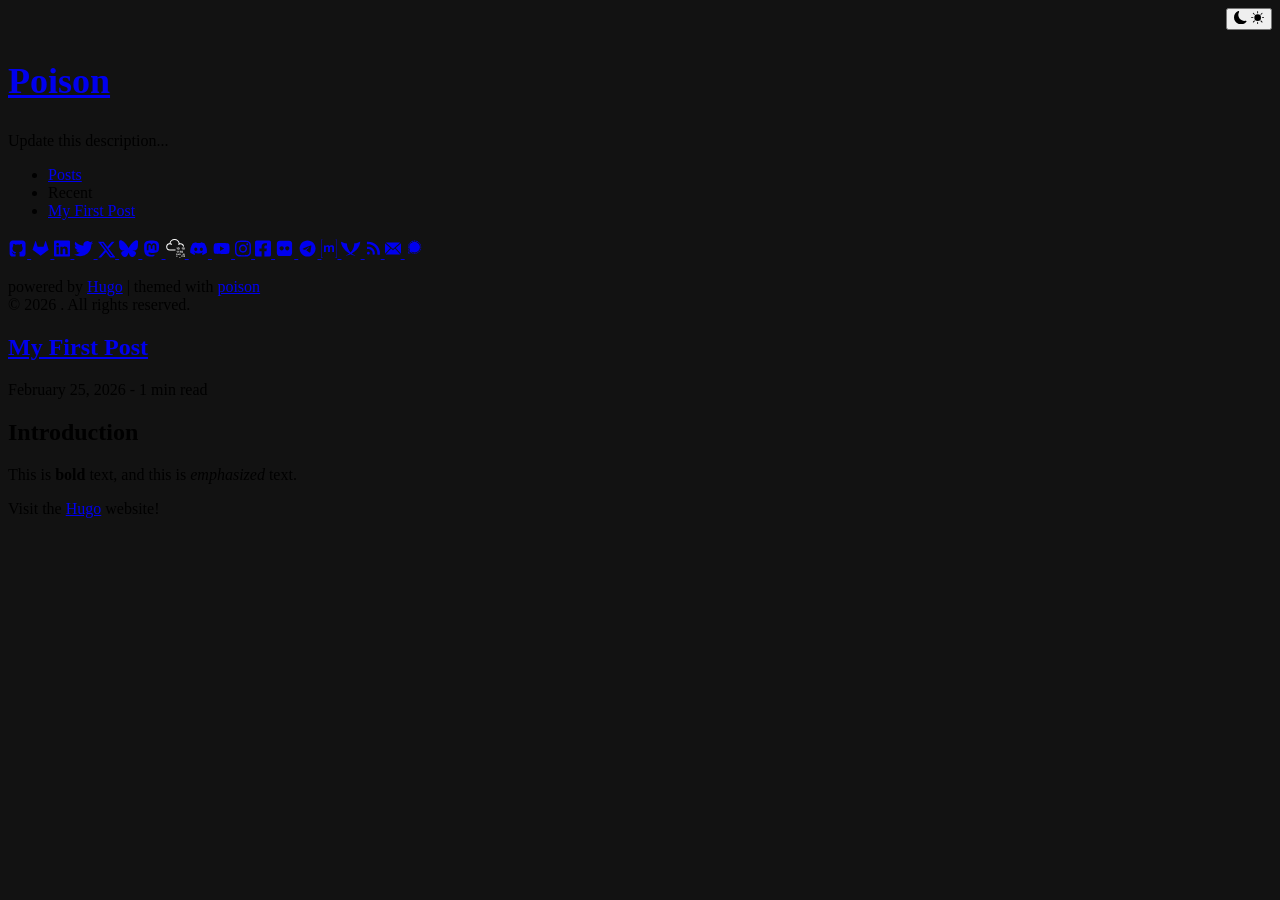
==== public/index.html @ 1ce3d9e7 "setup theme" ====
<!DOCTYPE html>
<html xmlns="http://www.w3.org/1999/xhtml" xml:lang="en-us" lang="en-us">
<head><script src="/livereload.js?mindelay=10&amp;v=2&amp;port=1313&amp;path=livereload" data-no-instant defer></script>
    










    







<script defer language="javascript" type="text/javascript" src="/js/bundle.min.d451ff92e80abc2a828eb9bb262e4db374bd4e954642f9245c54eec84bf690f3.js"></script>






    
    <meta http-equiv="content-type" content="text/html; charset=utf-8">

    
    <meta name="viewport" content="width=device-width, initial-scale=1.0">

    
    <link rel="icon" href=/favicon.png>

    
    





  
  






<!-- Open Graph image and Twitter Card metadata -->

<title itemprop="name">Poison</title>
<meta property="og:title" content=Poison />
<meta name="twitter:title" content=Poison />
<meta itemprop="name" content=Poison />
<meta name="application-name" content=Poison />
<meta property="og:site_name" content="" />


<meta name="description" content="Update this description..." />
<meta itemprop="description" content="Update this description..." />
<meta property="og:description" content="Update this description..." />
<meta name="twitter:description" content="Update this description..." />


<base href="//localhost:1313/" />
<link rel="canonical" href="//localhost:1313/" itemprop="url" />
<meta name="url" content="//localhost:1313/" />
<meta name="twitter:url" content="//localhost:1313/" />
<meta property="og:url" content="//localhost:1313/" />


<meta property="og:updated_time" content="2026-02-25T22:51:58-08:00" />


<link rel="sitemap" type="application/xml" title="Sitemap" href='//localhost:1313/sitemap.xml' />
<link href="//localhost:1313/index.xml" rel="alternate" type="application/rss+xml" title="" />

<meta name="robots" content="index,follow" />
<meta name="googlebot" content="index,follow" />



  
    <meta name="twitter:site" content="@" />
    <meta name="twitter:creator" content="@" />

<meta property="fb:admins" content="" />


<meta name="apple-mobile-web-app-title" content="" />
<meta name="apple-mobile-web-app-capable" content="yes" />
<meta name="apple-mobile-web-app-status-bar-style" content="black" />






<meta name="generator" content="Hugo 0.157.0">


    
    

<link type="text/css" rel="stylesheet" href="/css/bundle.min.607435cac0c3b4b44373c5634a7dd4f3b5b8f756061890d922e60e385c6d551f.css">


    
    <style>
    body {
        --sidebar-bg-color: #202020;
        --sidebar-img-border-color: #515151;
        --sidebar-p-color: #909090;
        --sidebar-h1-color: #FFF;
        --sidebar-a-color: #FFF;
        --sidebar-socials-color: #FFF;
        --text-color: #222;
        --bkg-color: #FAF9F6;
        --post-title-color: #303030;
        --list-color: #5A5A5A;
        --link-color: #268BD2;
        --date-color: #515151;
        --table-border-color: #E5E5E5;
        --table-stripe-color: #F9F9F9;
        --code-color: #000;
        --code-background-color: #E5E5E5;
        --code-block-color: #FFF;
        --code-block-background-color: #272822;
        --moon-sun-color: #FFF;
        --moon-sun-background-color: #515151;
    }
    body.dark-theme {
        --text-color: #EEE;
        --bkg-color: #121212;
        --post-title-color: #DBE2E9;
        --list-color: #9D9D9D;
        --link-color: #268BD2;
        --date-color: #9A9A9A;
        --table-border-color: #515151;
        --table-stripe-color: #202020;
        --code-color: #FFF;
        --code-background-color: #515151;
        --code-block-color: #FFF;
        --code-block-background-color: #272822;
    }
    body {
        background-color: var(--bkg-color);
    }
</style>

</head>

    <body class="dark-theme">
        <div class="wrapper">
            <aside class="sidebar">
    <div class="container sidebar-sticky">
        <div class="light-dark" align="right">
    <button class="btn-light-dark" title="Toggle light/dark mode">
        <svg class="moon" xmlns="http://www.w3.org/2000/svg" width="1em" height="1em" viewBox="0 0 16 16">
            <path fill="currentColor" d="M6 .278a.768.768 0 0 1 .08.858a7.208 7.208 0 0 0-.878 3.46c0 4.021 3.278 7.277 7.318 7.277c.527 0 1.04-.055 1.533-.16a.787.787 0 0 1 .81.316a.733.733 0 0 1-.031.893A8.349 8.349 0 0 1 8.344 16C3.734 16 0 12.286 0 7.71C0 4.266 2.114 1.312 5.124.06A.752.752 0 0 1 6 .278z"/>
        </svg>
        <svg class="sun" xmlns="http://www.w3.org/2000/svg" width="1em" height="1em" viewBox="0 0 16 16">
            <path fill="currentColor" d="M8 12a4 4 0 1 0 0-8a4 4 0 0 0 0 8zM8 0a.5.5 0 0 1 .5.5v2a.5.5 0 0 1-1 0v-2A.5.5 0 0 1 8 0zm0 13a.5.5 0 0 1 .5.5v2a.5.5 0 0 1-1 0v-2A.5.5 0 0 1 8 13zm8-5a.5.5 0 0 1-.5.5h-2a.5.5 0 0 1 0-1h2a.5.5 0 0 1 .5.5zM3 8a.5.5 0 0 1-.5.5h-2a.5.5 0 0 1 0-1h2A.5.5 0 0 1 3 8zm10.657-5.657a.5.5 0 0 1 0 .707l-1.414 1.415a.5.5 0 1 1-.707-.708l1.414-1.414a.5.5 0 0 1 .707 0zm-9.193 9.193a.5.5 0 0 1 0 .707L3.05 13.657a.5.5 0 0 1-.707-.707l1.414-1.414a.5.5 0 0 1 .707 0zm9.193 2.121a.5.5 0 0 1-.707 0l-1.414-1.414a.5.5 0 0 1 .707-.707l1.414 1.414a.5.5 0 0 1 0 .707zM4.464 4.465a.5.5 0 0 1-.707 0L2.343 3.05a.5.5 0 1 1 .707-.707l1.414 1.414a.5.5 0 0 1 0 .708z"/>
        </svg>
    </button>
</div>

        <div class="sidebar-about">
    <h1 class="brand">
        
        
            <a href="//localhost:1313/">
                <h1>Poison</h1>
            </a>
        
    </h1>
    <p class="lead">
    Update this description...
    </p>
</div>

        <nav>
    <ul class="sidebar-nav">

        
        
        
        
            

            
                
                
            
            
                
                
            
                
                
            
        
        
            

            
                
                
                    <li class="heading">
                        <a href="/posts/">Posts</a>
                    </li>
                    
                        <li class="sub-heading">
                            Recent
                        </li>
                        
                            <li class="bullet">
                                <a href="//localhost:1313/posts/my-first-post/">My First Post</a>
                            </li>
                        
                    
                
            
            
                
                
            
                
                
            
        

    </ul>
</nav>

        
    <a target="_blank" class="social" title="GitHub" href="https://github.com">
        <svg xmlns="http://www.w3.org/2000/svg" width="1.2em" height="1.2em" viewBox="-2 -2 24 24">
            <path fill="currentColor" d="M18.88 1.099C18.147.366 17.265 0 16.233 0H3.746C2.714 0 1.832.366 1.099 1.099C.366 1.832 0 2.714 0 3.746v12.487c0 1.032.366 1.914 1.099 2.647c.733.733 1.615 1.099 2.647 1.099H6.66c.19 0 .333-.007.429-.02a.504.504 0 0 0 .286-.169c.095-.1.143-.245.143-.435l-.007-.885c-.004-.564-.006-1.01-.006-1.34l-.3.052c-.19.035-.43.05-.721.046a5.555 5.555 0 0 1-.904-.091a2.026 2.026 0 0 1-.872-.39a1.651 1.651 0 0 1-.572-.8l-.13-.3a3.25 3.25 0 0 0-.41-.663c-.186-.243-.375-.407-.566-.494l-.09-.065a.956.956 0 0 1-.17-.156a.723.723 0 0 1-.117-.182c-.026-.061-.004-.111.065-.15c.07-.04.195-.059.378-.059l.26.04c.173.034.388.138.643.311a2.1 2.1 0 0 1 .631.677c.2.355.44.626.722.813c.282.186.566.28.852.28c.286 0 .533-.022.742-.065a2.59 2.59 0 0 0 .585-.196c.078-.58.29-1.028.637-1.34a8.907 8.907 0 0 1-1.333-.234a5.314 5.314 0 0 1-1.223-.507a3.5 3.5 0 0 1-1.047-.872c-.277-.347-.505-.802-.683-1.365c-.177-.564-.266-1.215-.266-1.952c0-1.049.342-1.942 1.027-2.68c-.32-.788-.29-1.673.091-2.652c.252-.079.625-.02 1.119.175c.494.195.856.362 1.086.5c.23.14.414.257.553.352a9.233 9.233 0 0 1 2.497-.338c.859 0 1.691.113 2.498.338l.494-.312a6.997 6.997 0 0 1 1.197-.572c.46-.174.81-.221 1.054-.143c.39.98.424 1.864.103 2.653c.685.737 1.028 1.63 1.028 2.68c0 .737-.089 1.39-.267 1.957c-.177.568-.407 1.023-.689 1.366a3.65 3.65 0 0 1-1.053.865c-.42.234-.828.403-1.223.507a8.9 8.9 0 0 1-1.333.235c.45.39.676 1.005.676 1.846v3.11c0 .147.021.266.065.357a.36.36 0 0 0 .208.189c.096.034.18.056.254.064c.074.01.18.013.318.013h2.914c1.032 0 1.914-.366 2.647-1.099c.732-.732 1.099-1.615 1.099-2.647V3.746c0-1.032-.367-1.914-1.1-2.647z"/>
        </svg>
    </a>


    <a target="_blank" class="social" title="Gitlab" href="https://gitlab.com">
        <svg xmlns="http://www.w3.org/2000/svg" width="1.2em" height="1.2em" viewBox="-2 -2.5 24 24">
            <path fill="currentColor" d='M10.006 18.443L6.326 7.118h7.36l-3.68 11.325zm0 0L1.168 7.118h5.158l3.68 11.325zM1.168 7.118l8.838 11.325-9.68-7.032a.762.762 0 0 1-.276-.852l1.118-3.441zm0 0L3.385.296a.38.38 0 0 1 .724 0l2.217 6.822H1.168zm8.838 11.325l3.68-11.325h5.157l-8.837 11.325zm8.837-11.325l1.119 3.441a.762.762 0 0 1-.277.852l-9.68 7.032 8.838-11.325zm0 0h-5.157L15.902.296a.38.38 0 0 1 .725 0l2.216 6.822z' />

        </svg>
    </a>


    <a target="_blank" class="social" title="LinkedIn" href="https://linkedin.com">
        <svg xmlns="http://www.w3.org/2000/svg" width="1em" height="1.2em" viewBox="0 0 448 512">
            <path fill="currentColor" d="M416 32H31.9C14.3 32 0 46.5 0 64.3v383.4C0 465.5 14.3 480 31.9 480H416c17.6 0 32-14.5 32-32.3V64.3c0-17.8-14.4-32.3-32-32.3zM135.4 416H69V202.2h66.5V416zm-33.2-243c-21.3 0-38.5-17.3-38.5-38.5S80.9 96 102.2 96c21.2 0 38.5 17.3 38.5 38.5c0 21.3-17.2 38.5-38.5 38.5zm282.1 243h-66.4V312c0-24.8-.5-56.7-34.5-56.7c-34.6 0-39.9 27-39.9 54.9V416h-66.4V202.2h63.7v29.2h.9c8.9-16.8 30.6-34.5 62.9-34.5c67.2 0 79.7 44.3 79.7 101.9V416z"/>
        </svg>
    </a>


    <a target="_blank" class="social" title="Twitter" href="https://twitter.com">
        <svg xmlns="http://www.w3.org/2000/svg" width="1.2em" height="1.2em" viewBox="0 0 16 16">
            <path fill="currentColor" d="M5.032 14.286c6.037 0 9.34-4.837 9.34-9.032c0-.137 0-.274-.01-.41A6.56 6.56 0 0 0 16 3.2c-.6.256-1.235.425-1.885.5a3.207 3.207 0 0 0 1.443-1.757c-.645.37-1.35.63-2.085.77a3.322 3.322 0 0 0-1.862-.958a3.384 3.384 0 0 0-2.082.334a3.223 3.223 0 0 0-1.442 1.49a3.08 3.08 0 0 0-.208 2.03a9.57 9.57 0 0 1-3.747-.963a9.269 9.269 0 0 1-3.018-2.354a3.086 3.086 0 0 0-.36 2.314c.189.787.68 1.475 1.376 1.924a3.344 3.344 0 0 1-1.49-.398v.04c0 .734.263 1.444.743 2.01a3.3 3.3 0 0 0 1.89 1.102c-.483.128-.99.146-1.482.055a3.19 3.19 0 0 0 1.168 1.577a3.36 3.36 0 0 0 1.9.627A6.732 6.732 0 0 1 0 12.86a9.527 9.527 0 0 0 5.032 1.423"/>
        </svg>
    </a>


    <a target="_blank" class="social" title="X" href="https://x.com">
        <svg xmlns="http://www.w3.org/2000/svg" width="1.1em" height="1.1em" viewBox="0 0 512 472.799">
            <path fill="currentColor" d="M403.229 0h78.506L310.219 196.04 512 462.799H354.002L230.261 301.007 88.669 462.799h-78.56l183.455-209.683L0 0h161.999l111.856 147.88L403.229 0zm-27.556 415.805h43.505L138.363 44.527h-46.68l283.99 371.278z"/>
        </svg>
    </a>


    <a target="_blank" class="social" title="Bluesky" href="https://bsky.app">
        <svg xmlns="http://www.w3.org/2000/svg" width="1.2em" height="1.2em" viewBox="0 0 568 501">
            <path fill="currentColor" d="M123.121 33.6637C188.241 82.5526 258.281 181.681 284 234.873C309.719 181.681 379.759 82.5526 444.879 33.6637C491.866 -1.61183 568 -28.9064 568 57.9464C568 75.2916 558.055 203.659 552.222 224.501C531.947 296.954 458.067 315.434 392.347 304.249C507.222 323.8 536.444 388.56 473.333 453.32C353.473 576.312 301.061 422.461 287.631 383.039C285.169 375.812 284.017 372.431 284 375.306C283.983 372.431 282.831 375.812 280.369 383.039C266.939 422.461 214.527 576.312 94.6667 453.32C31.5556 388.56 60.7778 323.8 175.653 304.249C109.933 315.434 36.0535 296.954 15.7778 224.501C9.94525 203.659 0 75.2916 0 57.9464C0 -28.9064 76.1345 -1.61183 123.121 33.6637Z"/>
        </svg>
    </a>


    <a target="_blank" class="social" rel="me" title="Mastodon" href="https://mastodon.social">
        <svg xmlns="http://www.w3.org/2000/svg" width="1.2em" height="1.2em" viewBox="0 0 24 24">
            <path fill="currentColor" d="M20.94 14c-.28 1.41-2.44 2.96-4.97 3.26c-1.31.15-2.6.3-3.97.24c-2.25-.11-4-.54-4-.54v.62c.32 2.22 2.22 2.35 4.03 2.42c1.82.05 3.44-.46 3.44-.46l.08 1.65s-1.28.68-3.55.81c-1.25.07-2.81-.03-4.62-.5c-3.92-1.05-4.6-5.24-4.7-9.5l-.01-3.43c0-4.34 2.83-5.61 2.83-5.61C6.95 2.3 9.41 2 11.97 2h.06c2.56 0 5.02.3 6.47.96c0 0 2.83 1.27 2.83 5.61c0 0 .04 3.21-.39 5.43M18 8.91c0-1.08-.3-1.91-.85-2.56c-.56-.63-1.3-.96-2.23-.96c-1.06 0-1.87.41-2.42 1.23l-.5.88l-.5-.88c-.56-.82-1.36-1.23-2.43-1.23c-.92 0-1.66.33-2.23.96C6.29 7 6 7.83 6 8.91v5.26h2.1V9.06c0-1.06.45-1.62 1.36-1.62c1 0 1.5.65 1.5 1.93v2.79h2.07V9.37c0-1.28.5-1.93 1.51-1.93c.9 0 1.35.56 1.35 1.62v5.11H18V8.91Z"/>
        </svg>
    </a>


    <a target="_blank" class="social" title="TryHackMe" href="https://tryhackme.com">
        <svg xmlns="http://www.w3.org/2000/svg" width="1.2em" height="1.2em" viewBox="0 0 24 24" >
            <path fill="white" d="M10.705 0C7.54 0 4.902 2.285 4.349 5.291a4.525 4.525 0 0 0-4.107 4.5 4.525 4.525 0 0 0 4.52 4.52h6.761a.625.625 0 1 0 0-1.25H4.761a3.273 3.273 0 0 1-3.27-3.27A3.273 3.273 0 0 1 6.59 7.08a.625.625 0 0 0 .7-1.035 4.488 4.488 0 0 0-1.68-.69 5.223 5.223 0 0 1 5.096-4.104 5.221 5.221 0 0 1 5.174 4.57 4.489 4.489 0 0 0-.488.305.625.625 0 1 0 .731 1.013 3.245 3.245 0 0 1 1.912-.616 3.278 3.278 0 0 1 3.203 2.61.625.625 0 0 0 1.225-.251 4.533 4.533 0 0 0-4.428-3.61 4.54 4.54 0 0 0-.958.105C16.556 2.328 13.9 0 10.705 0zm5.192 10.64a.925.925 0 0 0-.462.108.913.913 0 0 0-.313.29 1.27 1.27 0 0 0-.175.427 2.39 2.39 0 0 0-.054.514c0 .181.018.353.054.517.036.164.095.307.175.43a.899.899 0 0 0 .313.297c.127.073.281.11.462.11.18 0 .334-.037.46-.11a.897.897 0 0 0 .309-.296c.08-.124.137-.267.173-.431.036-.164.054-.336.054-.517 0-.18-.018-.352-.054-.514a1.271 1.271 0 0 0-.173-.426.901.901 0 0 0-.309-.291.917.917 0 0 0-.46-.108zm6.486 0a.925.925 0 0 0-.462.108.913.913 0 0 0-.313.29 1.27 1.27 0 0 0-.175.427 2.39 2.39 0 0 0-.053.514c0 .181.017.353.053.517.036.164.095.307.175.43a.899.899 0 0 0 .313.297c.127.073.281.11.462.11.18 0 .334-.037.46-.11a.897.897 0 0 0 .31-.296c.078-.124.136-.267.172-.431.036-.164.054-.336.054-.517 0-.18-.018-.352-.054-.514a1.271 1.271 0 0 0-.173-.426.901.901 0 0 0-.308-.291.916.916 0 0 0-.461-.108zm-8.537.068l-.84.618.313.43.476-.368v1.877h.603v-2.557zm6.486 0l-.841.618.314.43.477-.368v1.877h.603v-2.557zm-4.435.445c.08 0 .143.028.193.084.05.057.087.127.114.21.026.083.044.173.054.269a2.541 2.541 0 0 1 0 .533c-.01.097-.028.187-.054.27a.584.584 0 0 1-.114.21.243.243 0 0 1-.193.085.248.248 0 0 1-.195-.086.584.584 0 0 1-.118-.209 1.245 1.245 0 0 1-.056-.27 2.645 2.645 0 0 1 0-.533c.01-.096.029-.186.056-.27a.583.583 0 0 1 .118-.209.25.25 0 0 1 .195-.084zm6.486 0c.08 0 .144.028.193.084.05.057.087.127.114.21.027.083.044.173.054.269a2.541 2.541 0 0 1 0 .533c-.01.097-.027.187-.054.27a.584.584 0 0 1-.114.21.243.243 0 0 1-.193.085.249.249 0 0 1-.195-.086.581.581 0 0 1-.117-.209 1.245 1.245 0 0 1-.056-.27 2.642 2.642 0 0 1 0-.533c.01-.096.028-.186.056-.27a.58.58 0 0 1 .117-.209.25.25 0 0 1 .195-.084zm-2.191 3.51a.93.93 0 0 0-.463.109.908.908 0 0 0-.312.291c-.08.122-.139.263-.175.426a2.383 2.383 0 0 0-.054.514c0 .18.018.353.054.516.036.164.094.308.175.432a.91.91 0 0 0 .312.296.92.92 0 0 0 .463.11c.18 0 .333-.037.46-.11a.892.892 0 0 0 .308-.296 1.32 1.32 0 0 0 .174-.432c.036-.163.054-.335.054-.516 0-.18-.018-.352-.054-.514a1.274 1.274 0 0 0-.174-.426.89.89 0 0 0-.309-.291.918.918 0 0 0-.46-.108zm-6.402.07l-.841.617.314.43.476-.369v1.878h.604v-2.557zm2.125 0l-.841.617.314.43.477-.369v1.878h.603v-2.557zm2.116 0l-.84.617.313.43.477-.369v1.878h.603v-2.557zm2.16.443c.08 0 .144.028.194.085a.605.605 0 0 1 .114.21c.026.083.044.172.053.269a2.639 2.639 0 0 1 0 .532 1.28 1.28 0 0 1-.053.27.585.585 0 0 1-.114.21.244.244 0 0 1-.193.085.25.25 0 0 1-.196-.085.589.589 0 0 1-.117-.21 1.245 1.245 0 0 1-.056-.27 2.597 2.597 0 0 1 0-.532c.01-.097.028-.186.056-.27a.589.589 0 0 1 .117-.209.249.249 0 0 1 .196-.085zm-6.729 3.073a.676.676 0 0 0-.335.078.661.661 0 0 0-.227.211.91.91 0 0 0-.127.31c-.027.118-.04.242-.04.373s.013.256.04.375a.93.93 0 0 0 .127.313.65.65 0 0 0 .227.215c.092.053.204.08.335.08a.655.655 0 0 0 .334-.08.65.65 0 0 0 .225-.215c.057-.09.1-.194.125-.313a1.75 1.75 0 0 0 .04-.375c0-.13-.014-.255-.04-.373a.931.931 0 0 0-.125-.31.658.658 0 0 0-.225-.21.667.667 0 0 0-.334-.08zm3.086 0a.675.675 0 0 0-.336.078.661.661 0 0 0-.226.211.907.907 0 0 0-.127.31 1.69 1.69 0 0 0-.04.373c0 .131.013.256.04.375a.928.928 0 0 0 .127.313c.058.09.134.162.226.215.093.053.205.08.336.08a.655.655 0 0 0 .334-.08.65.65 0 0 0 .224-.215c.058-.09.1-.194.126-.313a1.752 1.752 0 0 0 0-.748.94.94 0 0 0-.126-.31.657.657 0 0 0-.224-.21.667.667 0 0 0-.334-.08zm5.108 0a.675.675 0 0 0-.336.078.661.661 0 0 0-.226.211.91.91 0 0 0-.127.31c-.027.118-.04.242-.04.373s.013.256.04.375a.931.931 0 0 0 .127.313c.058.09.134.162.226.215.093.053.205.08.336.08.13 0 .243-.027.334-.08a.65.65 0 0 0 .224-.215c.058-.09.1-.194.126-.313a1.75 1.75 0 0 0 .04-.375c0-.13-.014-.255-.04-.373a.943.943 0 0 0-.126-.31.657.657 0 0 0-.224-.21.668.668 0 0 0-.334-.08zm-6.658.05l-.61.448.227.311.346-.266v1.362h.438v-1.856zm3.068 0l-.61.448.227.311.346-.266v1.362h.438v-1.856zm5.108 0l-.611.448.228.311.346-.266v1.362h.438v-1.856zm-9.712.322c.058 0 .105.02.14.062a.421.421 0 0 1 .083.151.96.96 0 0 1 .04.196 1.932 1.932 0 0 1 0 .386.954.954 0 0 1-.04.197.421.421 0 0 1-.083.152.176.176 0 0 1-.14.061.18.18 0 0 1-.141-.06.427.427 0 0 1-.085-.153.887.887 0 0 1-.041-.197 1.96 1.96 0 0 1 0-.386.893.893 0 0 1 .04-.196.42.42 0 0 1 .086-.151.181.181 0 0 1 .141-.062zm3.086 0c.058 0 .104.02.14.062a.421.421 0 0 1 .082.151.94.94 0 0 1 .04.196 1.906 1.906 0 0 1 0 .386.93.93 0 0 1-.04.197.421.421 0 0 1-.082.152.176.176 0 0 1-.14.061.18.18 0 0 1-.141-.06.42.42 0 0 1-.086-.153.846.846 0 0 1-.04-.197 1.965 1.965 0 0 1-.011-.195c0-.057.004-.121.01-.191a.849.849 0 0 1 .041-.196.42.42 0 0 1 .086-.151.182.182 0 0 1 .141-.062zm5.108 0c.058 0 .104.02.14.062a.421.421 0 0 1 .082.151.92.92 0 0 1 .04.196 1.963 1.963 0 0 1 0 .386.943.943 0 0 1-.04.197.421.421 0 0 1-.082.152.177.177 0 0 1-.14.061.18.18 0 0 1-.142-.06.437.437 0 0 1-.085-.153.95.95 0 0 1-.04-.197 1.965 1.965 0 0 1-.011-.195c0-.057.004-.121.01-.191a.959.959 0 0 1 .04-.196.47.47 0 0 1 .086-.151.181.181 0 0 1 .142-.062zm-1.684 1.814a.675.675 0 0 0-.336.079.66.66 0 0 0-.227.21.91.91 0 0 0-.127.31 1.731 1.731 0 0 0 0 .748.939.939 0 0 0 .127.314c.059.09.134.162.227.215.093.053.205.08.336.08a.66.66 0 0 0 .334-.08.648.648 0 0 0 .224-.215c.058-.09.1-.195.126-.314a1.737 1.737 0 0 0-.001-.747.928.928 0 0 0-.125-.31.65.65 0 0 0-.224-.211.668.668 0 0 0-.334-.079zm3.063 0a.676.676 0 0 0-.336.079.664.664 0 0 0-.227.21.906.906 0 0 0-.127.31 1.74 1.74 0 0 0 0 .748.936.936 0 0 0 .127.314.66.66 0 0 0 .227.215c.092.053.204.08.336.08a.654.654 0 0 0 .334-.08.648.648 0 0 0 .223-.215c.058-.09.1-.195.126-.314a1.74 1.74 0 0 0 0-.747.928.928 0 0 0-.126-.31.65.65 0 0 0-.223-.211.666.666 0 0 0-.334-.079zm-1.545.05l-.611.448.228.312.346-.267v1.363h.438v-1.856zm-1.518.323c.057 0 .104.02.14.061a.42.42 0 0 1 .082.152.91.91 0 0 1 .04.195 1.966 1.966 0 0 1 0 .387.951.951 0 0 1-.04.197.421.421 0 0 1-.082.152.177.177 0 0 1-.14.06.18.18 0 0 1-.142-.06.428.428 0 0 1-.085-.152.914.914 0 0 1-.04-.197 1.96 1.96 0 0 1-.011-.195c0-.058.003-.122.01-.192a.923.923 0 0 1 .041-.195c.02-.06.048-.11.085-.152a.181.181 0 0 1 .142-.061zm3.063 0c.057 0 .104.02.14.061a.42.42 0 0 1 .082.152.94.94 0 0 1 .04.195 1.91 1.91 0 0 1 0 .387.93.93 0 0 1-.04.197.422.422 0 0 1-.083.152.175.175 0 0 1-.14.06.18.18 0 0 1-.141-.06.423.423 0 0 1-.085-.152.907.907 0 0 1-.04-.197 1.95 1.95 0 0 1 0-.387.915.915 0 0 1 .04-.195c.02-.06.048-.11.085-.152a.182.182 0 0 1 .142-.061zm-9.713.185a.465.465 0 0 0-.232.055.456.456 0 0 0-.157.146.627.627 0 0 0-.089.215 1.168 1.168 0 0 0-.027.259c0 .09.009.177.027.26a.648.648 0 0 0 .089.216c.04.063.093.112.157.149a.459.459 0 0 0 .232.056c.09 0 .168-.02.231-.056a.45.45 0 0 0 .156-.149.67.67 0 0 0 .087-.217 1.218 1.218 0 0 0 0-.518.647.647 0 0 0-.087-.215.448.448 0 0 0-.156-.146.458.458 0 0 0-.23-.055zm1.052.035l-.423.31.158.217.24-.185v.944h.303v-1.286zm-1.052.224c.04 0 .073.014.097.042a.284.284 0 0 1 .057.105.69.69 0 0 1 .028.136c.004.049.007.092.007.133 0 .04-.003.086-.007.135a.684.684 0 0 1-.028.136.285.285 0 0 1-.057.105.123.123 0 0 1-.097.043.125.125 0 0 1-.098-.043.298.298 0 0 1-.059-.105.612.612 0 0 1-.028-.136 1.39 1.39 0 0 1 0-.268.62.62 0 0 1 .028-.136.297.297 0 0 1 .06-.105.125.125 0 0 1 .097-.042zm3.775 1.394a.463.463 0 0 0-.232.054.452.452 0 0 0-.157.146.621.621 0 0 0-.088.214 1.19 1.19 0 0 0 0 .519.641.641 0 0 0 .088.217.46.46 0 0 0 .157.15.458.458 0 0 0 .232.054.454.454 0 0 0 .232-.055.45.45 0 0 0 .155-.149.664.664 0 0 0 .087-.217 1.189 1.189 0 0 0 0-.519.642.642 0 0 0-.087-.214.446.446 0 0 0-.155-.146.459.459 0 0 0-.232-.054zm1.052.034l-.423.31.158.216.24-.185v.945h.303V22.68zm-1.052.223c.04 0 .073.014.098.043a.3.3 0 0 1 .057.105.643.643 0 0 1 .027.135 1.31 1.31 0 0 1 0 .268.654.654 0 0 1-.027.137.307.307 0 0 1-.057.105.124.124 0 0 1-.098.042.125.125 0 0 1-.098-.042.293.293 0 0 1-.059-.105.618.618 0 0 1-.028-.137 1.364 1.364 0 0 1 0-.268.612.612 0 0 1 .028-.135.287.287 0 0 1 .06-.105.123.123 0 0 1 .097-.043z"></path>
        </svg>
    </a>


    <a target="_blank" class="social" title="Discord" href="https://discord.com">
        <svg xmlns="http://www.w3.org/2000/svg" width="1.2em" height="1.2em" viewBox="0 0 24 24">
            <path fill="currentColor" d="M19.27 5.33C17.94 4.71 16.5 4.26 15 4a.09.09 0 0 0-.07.03c-.18.33-.39.76-.53 1.09a16.09 16.09 0 0 0-4.8 0c-.14-.34-.35-.76-.54-1.09c-.01-.02-.04-.03-.07-.03c-1.5.26-2.93.71-4.27 1.33c-.01 0-.02.01-.03.02c-2.72 4.07-3.47 8.03-3.1 11.95c0 .02.01.04.03.05c1.8 1.32 3.53 2.12 5.24 2.65c.03.01.06 0 .07-.02c.4-.55.76-1.13 1.07-1.74c.02-.04 0-.08-.04-.09c-.57-.22-1.11-.48-1.64-.78c-.04-.02-.04-.08-.01-.11c.11-.08.22-.17.33-.25c.02-.02.05-.02.07-.01c3.44 1.57 7.15 1.57 10.55 0c.02-.01.05-.01.07.01c.11.09.22.17.33.26c.04.03.04.09-.01.11c-.52.31-1.07.56-1.64.78c-.04.01-.05.06-.04.09c.32.61.68 1.19 1.07 1.74c.03.01.06.02.09.01c1.72-.53 3.45-1.33 5.25-2.65c.02-.01.03-.03.03-.05c.44-4.53-.73-8.46-3.1-11.95c-.01-.01-.02-.02-.04-.02zM8.52 14.91c-1.03 0-1.89-.95-1.89-2.12s.84-2.12 1.89-2.12c1.06 0 1.9.96 1.89 2.12c0 1.17-.84 2.12-1.89 2.12zm6.97 0c-1.03 0-1.89-.95-1.89-2.12s.84-2.12 1.89-2.12c1.06 0 1.9.96 1.89 2.12c0 1.17-.83 2.12-1.89 2.12z"/>
        </svg>
    </a>


    <a target="_blank" class="social" title="YouTube" href="https://youtube.com">
        <svg xmlns="http://www.w3.org/2000/svg" width="1.2em" height="1.2em" viewBox="0 0 24 24">
            <path fill="currentColor" d="M12.006 19.012h-.02c-.062 0-6.265-.012-7.83-.437a2.5 2.5 0 0 1-1.764-1.765A26.494 26.494 0 0 1 1.986 12a26.646 26.646 0 0 1 .417-4.817A2.564 2.564 0 0 1 4.169 5.4c1.522-.4 7.554-.4 7.81-.4H12c.063 0 6.282.012 7.831.437c.859.233 1.53.904 1.762 1.763c.29 1.594.427 3.211.407 4.831a26.568 26.568 0 0 1-.418 4.811a2.51 2.51 0 0 1-1.767 1.763c-1.52.403-7.553.407-7.809.407Zm-2-10.007l-.005 6l5.212-3l-5.207-3Z"/>
        </svg>
    </a>


    <a target="_blank" class="social" title="Instagram" href="https://instagram.com">
        <svg xmlns="http://www.w3.org/2000/svg" width="1em" height="1.2em" viewBox="0 0 448 512">
            <path fill="currentColor" d="M224.1 141c-63.6 0-114.9 51.3-114.9 114.9s51.3 114.9 114.9 114.9S339 319.5 339 255.9S287.7 141 224.1 141zm0 189.6c-41.1 0-74.7-33.5-74.7-74.7s33.5-74.7 74.7-74.7s74.7 33.5 74.7 74.7s-33.6 74.7-74.7 74.7zm146.4-194.3c0 14.9-12 26.8-26.8 26.8c-14.9 0-26.8-12-26.8-26.8s12-26.8 26.8-26.8s26.8 12 26.8 26.8zm76.1 27.2c-1.7-35.9-9.9-67.7-36.2-93.9c-26.2-26.2-58-34.4-93.9-36.2c-37-2.1-147.9-2.1-184.9 0c-35.8 1.7-67.6 9.9-93.9 36.1s-34.4 58-36.2 93.9c-2.1 37-2.1 147.9 0 184.9c1.7 35.9 9.9 67.7 36.2 93.9s58 34.4 93.9 36.2c37 2.1 147.9 2.1 184.9 0c35.9-1.7 67.7-9.9 93.9-36.2c26.2-26.2 34.4-58 36.2-93.9c2.1-37 2.1-147.8 0-184.8zM398.8 388c-7.8 19.6-22.9 34.7-42.6 42.6c-29.5 11.7-99.5 9-132.1 9s-102.7 2.6-132.1-9c-19.6-7.8-34.7-22.9-42.6-42.6c-11.7-29.5-9-99.5-9-132.1s-2.6-102.7 9-132.1c7.8-19.6 22.9-34.7 42.6-42.6c29.5-11.7 99.5-9 132.1-9s102.7-2.6 132.1 9c19.6 7.8 34.7 22.9 42.6 42.6c11.7 29.5 9 99.5 9 132.1s2.7 102.7-9 132.1z"/>
        </svg>
    </a>


    <a target="_blank" class="social" title="Facebook" href="https://facebook.com">
        <svg xmlns="http://www.w3.org/2000/svg" width="1em" height="1.2em" viewBox="0 0 448 512">
            <path fill="currentColor" d="M400 32H48A48 48 0 0 0 0 80v352a48 48 0 0 0 48 48h137.25V327.69h-63V256h63v-54.64c0-62.15 37-96.48 93.67-96.48c27.14 0 55.52 4.84 55.52 4.84v61h-31.27c-30.81 0-40.42 19.12-40.42 38.73V256h68.78l-11 71.69h-57.78V480H400a48 48 0 0 0 48-48V80a48 48 0 0 0-48-48z"/>
        </svg>
    </a>


    <a target="_blank" class="social" title="Flickr" href="https://flickr.com">
        <svg xmlns="http://www.w3.org/2000/svg" width="1.2em" height="1.2em" viewBox="0 0 54 54">
            <path fill="currentColor" d="M40,4.8c2.2,0,4.1,0.8,5.7,2.4c1.6,1.6,2.4,3.5,2.4,5.7v26.8c0,2.2-0.8,4.1-2.4,5.7c-1.6,1.6-3.5,2.4-5.7,2.4H13.3c-2.2,0-4.1-0.8-5.7-2.4c-1.6-1.6-2.4-3.5-2.4-5.7V12.9c0-2.2,0.8-4.1,2.4-5.7c1.6-1.6,3.5-2.4,5.7-2.4H40z M23,30.4c1.2-1.2,1.7-2.5,1.7-4.2s-0.6-3-1.7-4.2c-1.2-1.2-2.5-1.7-4.2-1.7s-3,0.6-4.2,1.7c-1.2,1.2-1.7,2.5-1.7,4.2s0.6,3,1.7,4.2s2.5,1.7,4.2,1.7S21.8,31.6,23,30.4z M38.7,30.4c1.2-1.2,1.7-2.5,1.7-4.2s-0.6-3-1.7-4.2c-1.2-1.2-2.5-1.7-4.2-1.7c-1.6,0-3,0.6-4.2,1.7c-1.2,1.2-1.7,2.5-1.7,4.2s0.6,3,1.7,4.2c1.2,1.2,2.5,1.7,4.2,1.7C36.1,32.2,37.5,31.6,38.7,30.4z">
        </svg>
    </a>


    <a target="_blank" class="social" title="Telegram" href="https://telegram.org">
        <svg xmlns="http://www.w3.org/2000/svg" width="1.2em" height="1.2em" viewBox="0 0 24 24">
            <path fill="currentColor" d="M12 2C6.48 2 2 6.48 2 12s4.48 10 10 10s10-4.48 10-10S17.52 2 12 2zm4.64 6.8c-.15 1.58-.8 5.42-1.13 7.19c-.14.75-.42 1-.68 1.03c-.58.05-1.02-.38-1.58-.75c-.88-.58-1.38-.94-2.23-1.5c-.99-.65-.35-1.01.22-1.59c.15-.15 2.71-2.48 2.76-2.69a.2.2 0 0 0-.05-.18c-.06-.05-.14-.03-.21-.02c-.09.02-1.49.95-4.22 2.79c-.4.27-.76.41-1.08.4c-.36-.01-1.04-.2-1.55-.37c-.63-.2-1.12-.31-1.08-.66c.02-.18.27-.36.74-.55c2.92-1.27 4.86-2.11 5.83-2.51c2.78-1.16 3.35-1.36 3.73-1.36c.08 0 .27.02.39.12c.1.08.13.19.14.27c-.01.06.01.24 0 .38z"/>
        </svg>
    </a>


    <a target="_blank" class="social" title="Matrix" href="https://matrix.org">
        <svg xmlns="http://www.w3.org/2000/svg" width="1em" height="1.2em" viewBox="0 0 27.9 32">
            <path fill="currentColor" d="m27.1 31.2v-30.5h-2.19v-0.732h3.04v32h-3.04v-0.732z"/>
            <path fill="currentColor" d="m8.23 10.4v1.54h0.044c0.385-0.564 0.893-1.03 1.49-1.37 0.58-0.323 1.25-0.485 1.99-0.485 0.72 0 1.38 0.14 1.97 0.42 0.595 0.279 1.05 0.771 1.36 1.48 0.338-0.5 0.796-0.941 1.38-1.32 0.58-0.383 1.27-0.574 2.06-0.574 0.602 0 1.16 0.074 1.67 0.22 0.514 0.148 0.954 0.383 1.32 0.707 0.366 0.323 0.653 0.746 0.859 1.27 0.205 0.522 0.308 1.15 0.308 1.89v7.63h-3.13v-6.46c0-0.383-0.015-0.743-0.044-1.08-0.0209-0.307-0.103-0.607-0.242-0.882-0.133-0.251-0.336-0.458-0.584-0.596-0.257-0.146-0.606-0.22-1.05-0.22-0.44 0-0.796 0.085-1.07 0.253-0.272 0.17-0.485 0.39-0.639 0.662-0.159 0.287-0.264 0.602-0.308 0.927-0.052 0.347-0.078 0.697-0.078 1.05v6.35h-3.13v-6.4c0-0.338-7e-3 -0.673-0.021-1-0.0114-0.314-0.0749-0.623-0.188-0.916-0.108-0.277-0.3-0.512-0.55-0.673-0.258-0.168-0.636-0.253-1.14-0.253-0.198 0.0083-0.394 0.042-0.584 0.1-0.258 0.0745-0.498 0.202-0.705 0.374-0.228 0.184-0.422 0.449-0.584 0.794-0.161 0.346-0.242 0.798-0.242 1.36v6.62h-3.13v-11.4z"/>
            <path fill="currentColor" d="m0.936 0.732v30.5h2.19v0.732h-3.04v-32h3.03v0.732z"/>
        </svg>
    </a>


    <a target="_blank" class="social" title="XMPP" href="https://xmpp.org">
        <svg xmlns="http://www.w3.org/2000/svg" width="1.2em" height="1.2em" viewBox="0 0 1750 1273">
            <path fill="currentColor" d="m 445.5368,1260.3774 0.2798,-12.6227 12.5,-3.3998 c 86.3329,-23.4818 169.6413,-62.291 250.3046,-116.6045 21.6348,-14.5674 54.9023,-39.6297 54.4411,-41.0135 -0.219,-0.6568 -4.8638,-3.8543 -10.3219,-7.1055 C 643.2778,1014.4283 545.02,941.13549 450.3396,854.06369 429.6559,835.04199 380.3414,785.90449 358.9481,762.99999 180.5946,572.04763 62.054497,360.05908 18.4066,153.99998 8.7628,108.47213 2.3059,58.553447 0.6664,16.850277 L 0,-0.10203342 6.4083,2.3337566 c 3.5246,1.33968 58.833297,22.7793104 122.9083,47.6436104 166.6481,64.667773 168.944,65.464203 304.4367,105.604623 62.1152,18.40194 113.1902,33.71169 113.5,34.02166 0.3099,0.30997 0.4154,15.03845 0.2346,32.72995 -0.7292,71.3433 7.8053,140.72171 26.8373,218.16638 39.0143,158.75637 118.1187,319.92841 223.5627,455.50001 28.91491,37.1765 73.62151,88 77.40871,88 2.7547,0 26.96638,-26.2437 52.834,-57.2683 132.54379,-158.9674 227.42059,-358.08969 261.64909,-549.13496 10.0437,-56.05859 13.7745,-98.67828 13.4235,-153.34671 -0.121,-18.83748 -0.032,-34.43372 0.1968,-34.6583 0.2292,-0.22459 50.1417,-15.11502 110.9167,-33.08986 134.5925,-39.80714 140.484,-41.85315 312,-108.352043 l 123.5,-47.88249042 0.3207,7.61633002 c 0.3596,8.5370104 -1.1628,33.2485804 -3.3954,55.1163204 -3.8106,37.324233 -12.1421,84.466813 -21.8263,123.500003 -60.4804,243.77385 -227.0666,496.24088 -463.599,702.59971 -78.2752,68.2899 -161.6555,129.12491 -251.25,183.31441 -12.5125,7.5679 -22.75,14.1335 -22.75,14.5903 0,1.0394 22.9632,18.4731 41.5,31.5068 84.3957,59.3407 173.6883,101.5869 269,127.2694 l 7,1.8862 0.2799,12.6666 0.2799,12.6666 -3.2799,-6e-4 c -5.2353,-10e-4 -37.4406,-3.7921 -60.2799,-7.0959 -85.6385,-12.3881 -177.8337,-38.246 -257.5,-72.2208 -39.76812,-16.9597 -71.45999,-30.8513 -87.00005,-38.1349 -9.075,-4.2535 -17.85004,-8.1823 -19.50004,-8.7307 -2.6877,-0.8934 -5.0814,-0.039 -23,8.2132 -20.2043,9.3045 -59.60201,26.5462 -89.00001,38.9493 -95.6207,40.3427 -198.208,66.8187 -300.3568,77.5168 -7.8962,0.827 -15.6722,1.5036 -17.2799,1.5036 l -2.923,0 0.2799,-12.6226 z">
        </svg>
    </a>


    <a target="_blank" class="social" title="RSS Feed" href="/posts/index.xml">
        <svg xmlns="http://www.w3.org/2000/svg" width="1em" height="1.2em" viewBox="0 0 1280.000000 1280.000000">
            <g transform="translate(0.000000,1280.000000) scale(0.100000,-0.100000)" fill="currentColor">
                <path d="M2295 11929 c-284 -12 -642 -45 -707 -65 -17 -5 -18 -63 -18 -1039 0 -569 4 -1036 8 -1039 5 -3 74 6 153 19 510 86 1168 95 1789 25 1348 -153 2602 -677 3670 -1531 385 -308 820 -744 1126 -1129 842 -1060 1362 -2313 1514 -3650 70 -621 61 -1279 -25 -1789 -13 -79 -22 -148 -19 -153 3 -4 471 -8 1039 -8 l1035 0 5 23 c51 225 85 942 67 1419 -23 605 -77 1044 -198 1617 -294 1400 -927 2734 -1823 3846 -1043 1295 -2364 2259 -3909 2854 -1158 447 -2451 656 -3707 600z"/>
                <path d="M2255 7845 c-269 -25 -620 -81 -667 -106 -17 -9 -18 -55 -18 -899 0 -706 3 -890 13 -890 6 0 66 18 132 41 130 44 288 79 467 105 154 21 577 30 749 15 1207 -107 2267 -823 2814 -1902 166 -327 268 -637 330 -1001 38 -227 48 -384 42 -662 -8 -348 -44 -590 -126 -831 -23 -66 -41 -126 -41 -132 0 -10 184 -13 890 -13 844 0 890 1 899 18 27 50 88 452 110 725 14 162 14 624 1 782 -59 703 -233 1323 -545 1945 -481 956 -1313 1788 -2270 2268 -620 310 -1239 483 -1940 542 -165 14 -669 10 -840 -5z"/>
                <path d="M2519 3815 c-391 -66 -725 -336 -868 -703 -79 -201 -96 -462 -45 -677 83 -344 338 -641 666 -774 116 -47 205 -69 330 -80 412 -39 811 153 1040 500 193 292 240 648 128 981 -135 403 -492 699 -914 757 -100 14 -241 12 -337 -4z"/>
            </g>
        </svg>
    </a>


    <a target="_blank" class="social" title="Email" href="mailto://user@domain">
       <svg xmlns="http://www.w3.org/2000/svg" width="1em" height="1.2em" viewBox="0 0 485.211 485.211">
            <path fill="currentColor" d="M301.393,241.631L464.866,424.56H20.332l163.474-182.928l58.801,51.443L301.393,241.631z M462.174,60.651H23.027 l219.579,192.142L462.174,60.651z M324.225,221.67l160.986,180.151V80.792L324.225,221.67z M0,80.792v321.029L160.972,221.64 L0,80.792z"/>
       </svg>
    </a>



    <a target="_blank" class="social" title="Signal" href="https://signal.org">
        <svg xmlns="http://www.w3.org/2000/svg" width="1.2em" height="1.4em" viewBox="0 0 1024 1024">
            <path fill="currentColor" d="M427.5,170.3l7.9,32A319.6,319.6,0,0,0,347,238.9l-16.9-28.3A347.6,347.6,0,0,1,427.5,170.3Zm169,0-7.9,32A319.6,319.6,0,0,1,677,238.9l17.1-28.3A350.1,350.1,0,0,0,596.5,170.3ZM210.6,330a349.5,349.5,0,0,0-40.3,97.5l32,7.9A319.6,319.6,0,0,1,238.9,347ZM193,512a318.5,318.5,0,0,1,3.6-47.8l-32.6-5a352,352,0,0,0,0,105.5l32.6-4.9A319.5,319.5,0,0,1,193,512ZM693.9,813.3,677,785.1a317.8,317.8,0,0,1-88.3,36.6l7.9,32A350.3,350.3,0,0,0,693.9,813.3ZM831,512a319.5,319.5,0,0,1-3.6,47.8l32.6,4.9a352,352,0,0,0,0-105.5l-32.6,5A318.5,318.5,0,0,1,831,512Zm22.7,84.4-32-7.9A319,319,0,0,1,785.1,677l28.3,17A348.9,348.9,0,0,0,853.7,596.4Zm-293.9,231a319.1,319.1,0,0,1-95.6,0L459.3,860a351.3,351.3,0,0,0,105.4,0Zm209-126.2a318.1,318.1,0,0,1-67.6,67.5l19.6,26.6A355.1,355.1,0,0,0,795.4,721Zm-67.6-446a318.6,318.6,0,0,1,67.6,67.6L795.4,303A354.6,354.6,0,0,0,721,228.6Zm-446,67.6a318.6,318.6,0,0,1,67.6-67.6L303,228.6A354.6,354.6,0,0,0,228.6,303ZM813.4,330l-28.3,17a317.8,317.8,0,0,1,36.6,88.3l32-7.9A348.9,348.9,0,0,0,813.4,330ZM464.2,196.6a319.1,319.1,0,0,1,95.6,0l4.9-32.6a351.3,351.3,0,0,0-105.4,0ZM272.1,804.1,204,819.9l15.9-68.1-32.1-7.5-15.9,68.1a33,33,0,0,0,24.6,39.7,34.5,34.5,0,0,0,15,0l68.1-15.7Zm-77.5-89.2,32.2,7.4,11-47.2a316.2,316.2,0,0,1-35.5-86.6l-32,7.9a353.3,353.3,0,0,0,32.4,83.7Zm154,71.4-47.2,11,7.5,32.2,34.7-8.1a349,349,0,0,0,83.7,32.4l7.9-32a316.7,316.7,0,0,1-86.3-35.7ZM512,226c-158,.1-285.9,128.2-285.9,286.1a286.7,286.7,0,0,0,43.9,152L242.5,781.5,359.8,754c133.7,84.1,310.3,44,394.4-89.6S798.3,354.2,664.7,270A286.7,286.7,0,0,0,512,226s"/>
        </svg>
    </a>


        <p class="footnote">
powered by <a target="_blank" href="https://gohugo.io">Hugo</a> | themed with <a target="_blank" href="https://github.com/lukeorth/poison">poison</a>
    <br>
    &copy; 2026 . All rights reserved.
</p>

  </div>
</aside>

            <main class="content container">
                <div class="posts">
    
    
    <article class="post">
        <div class="info">
  <h1 class="post-title">
    <a href="//localhost:1313/posts/my-first-post/">My First Post</a>
  </h1>

  <div class="headline">
    <div>
      
      
      <time datetime=" 2026-02-25T22:51:58-0800" class="post-date">
        February 25, 2026
      </time>
      
      <span> - </span>
      <span class="reading-time">
        
          
        

        <span>1 min read</span>
      </span>
    </div>

    
  </div>

  
  

  
</div>

        
        <h2 id="introduction">Introduction</h2>
<p>This is <strong>bold</strong> text, and this is <em>emphasized</em> text.</p>
<p>Visit the <a href="https://gohugo.io" target="_blank">Hugo</a> website!</p>
        
        
    </article>
</div>



            </main>
            
        </div>
    </body>
</html>
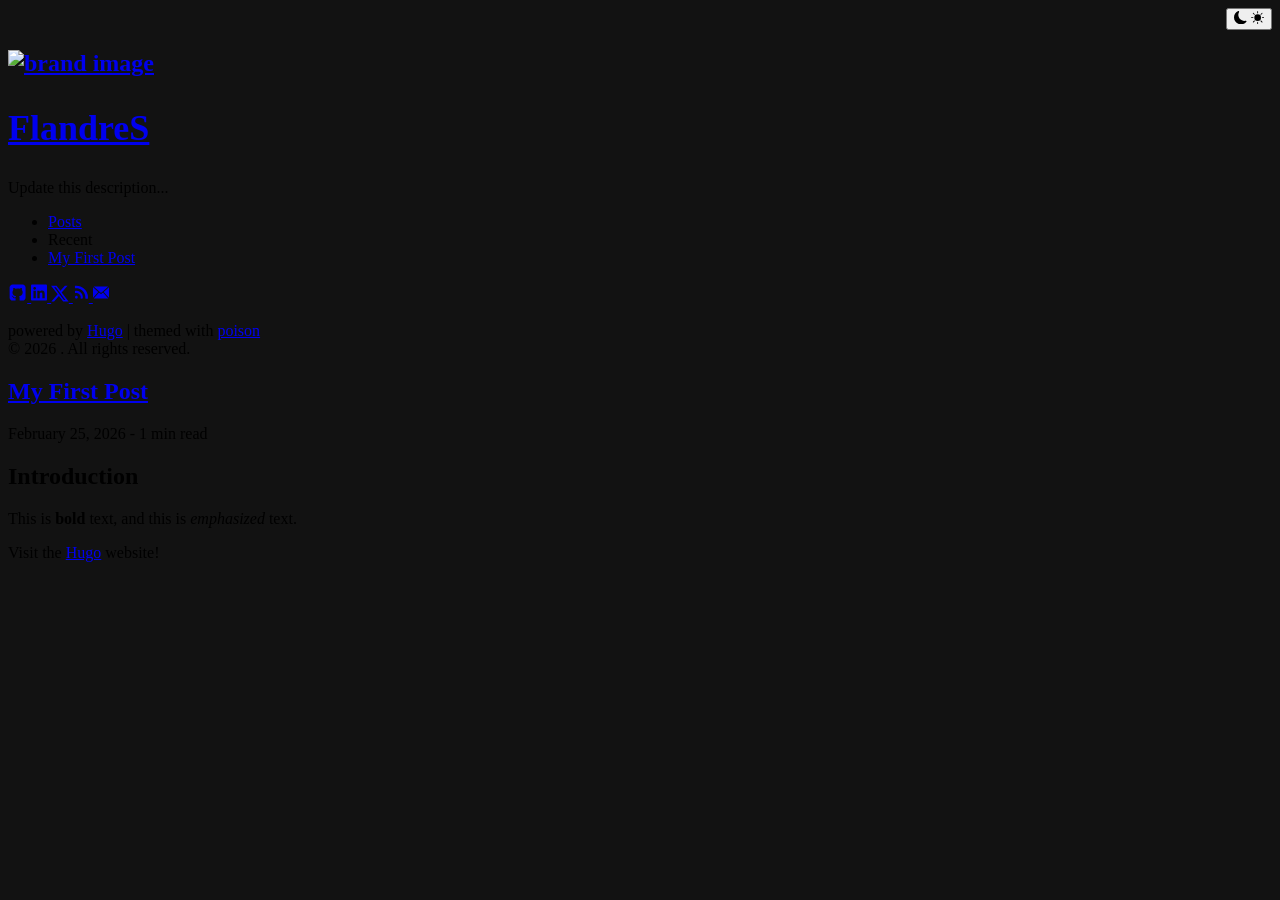
==== commit b45a20b9: "initial blog setup" ====
--- a/public/index.html
+++ b/public/index.html
@@ -53,11 +53,11 @@
 
 <!-- Open Graph image and Twitter Card metadata -->
 
-<title itemprop="name">Poison</title>
-<meta property="og:title" content=Poison />
-<meta name="twitter:title" content=Poison />
-<meta itemprop="name" content=Poison />
-<meta name="application-name" content=Poison />
+<title itemprop="name">FlandreS</title>
+<meta property="og:title" content=FlandreS />
+<meta name="twitter:title" content=FlandreS />
+<meta itemprop="name" content=FlandreS />
+<meta name="application-name" content=FlandreS />
 <meta property="og:site_name" content="" />
 
 
@@ -67,18 +67,18 @@
 <meta name="twitter:description" content="Update this description..." />
 
 
-<base href="//localhost:1313/" />
-<link rel="canonical" href="//localhost:1313/" itemprop="url" />
-<meta name="url" content="//localhost:1313/" />
-<meta name="twitter:url" content="//localhost:1313/" />
-<meta property="og:url" content="//localhost:1313/" />
-
-
-<meta property="og:updated_time" content="2026-02-25T22:51:58-08:00" />
-
-
-<link rel="sitemap" type="application/xml" title="Sitemap" href='//localhost:1313/sitemap.xml' />
-<link href="//localhost:1313/index.xml" rel="alternate" type="application/rss+xml" title="" />
+<base href="http://localhost:1313/" />
+<link rel="canonical" href="http://localhost:1313/" itemprop="url" />
+<meta name="url" content="http://localhost:1313/" />
+<meta name="twitter:url" content="http://localhost:1313/" />
+<meta property="og:url" content="http://localhost:1313/" />
+
+
+<meta property="og:updated_time" content="0001-01-01T00:00:00Z" />
+
+
+<link rel="sitemap" type="application/xml" title="Sitemap" href='http://localhost:1313/sitemap.xml' />
+<link href="http://localhost:1313/index.xml" rel="alternate" type="application/rss+xml" title="" />
 
 <meta name="robots" content="index,follow" />
 <meta name="googlebot" content="index,follow" />
@@ -107,14 +107,14 @@
     
     
 
-<link type="text/css" rel="stylesheet" href="/css/bundle.min.607435cac0c3b4b44373c5634a7dd4f3b5b8f756061890d922e60e385c6d551f.css">
+<link type="text/css" rel="stylesheet" href="/css/bundle.min.b2bb0b78baae2daef0e98f64f413c231db8ee853e61cd2efc09e642b0ea3b7c4.css">
 
 
     
     <style>
     body {
-        --sidebar-bg-color: #202020;
-        --sidebar-img-border-color: #515151;
+        --sidebar-bg-color: #000;
+        --sidebar-img-border-color: #333;
         --sidebar-p-color: #909090;
         --sidebar-h1-color: #FFF;
         --sidebar-a-color: #FFF;
@@ -132,7 +132,7 @@
         --code-block-color: #FFF;
         --code-block-background-color: #272822;
         --moon-sun-color: #FFF;
-        --moon-sun-background-color: #515151;
+        --moon-sun-background-color: #333;
     }
     body.dark-theme {
         --text-color: #EEE;
@@ -173,9 +173,13 @@
         <div class="sidebar-about">
     <h1 class="brand">
         
-        
-            <a href="//localhost:1313/">
-                <h1>Poison</h1>
+            <a href="http://localhost:1313/">
+                <img src="/images/Remilia.Scarlet.full.jpg" alt="brand image">
+            </a>
+        
+        
+            <a href="http://localhost:1313/">
+                <h1>FlandreS</h1>
             </a>
         
     </h1>
@@ -220,7 +224,7 @@
                         </li>
                         
                             <li class="bullet">
-                                <a href="//localhost:1313/posts/my-first-post/">My First Post</a>
+                                <a href="http://localhost:1313/posts/my-first-post/">My First Post</a>
                             </li>
                         
                     
@@ -246,13 +250,6 @@
     </a>
 
 
-    <a target="_blank" class="social" title="Gitlab" href="https://gitlab.com">
-        <svg xmlns="http://www.w3.org/2000/svg" width="1.2em" height="1.2em" viewBox="-2 -2.5 24 24">
-            <path fill="currentColor" d='M10.006 18.443L6.326 7.118h7.36l-3.68 11.325zm0 0L1.168 7.118h5.158l3.68 11.325zM1.168 7.118l8.838 11.325-9.68-7.032a.762.762 0 0 1-.276-.852l1.118-3.441zm0 0L3.385.296a.38.38 0 0 1 .724 0l2.217 6.822H1.168zm8.838 11.325l3.68-11.325h5.157l-8.837 11.325zm8.837-11.325l1.119 3.441a.762.762 0 0 1-.277.852l-9.68 7.032 8.838-11.325zm0 0h-5.157L15.902.296a.38.38 0 0 1 .725 0l2.216 6.822z' />
-
-        </svg>
-    </a>
-
 
     <a target="_blank" class="social" title="LinkedIn" href="https://linkedin.com">
         <svg xmlns="http://www.w3.org/2000/svg" width="1em" height="1.2em" viewBox="0 0 448 512">
@@ -261,12 +258,6 @@
     </a>
 
 
-    <a target="_blank" class="social" title="Twitter" href="https://twitter.com">
-        <svg xmlns="http://www.w3.org/2000/svg" width="1.2em" height="1.2em" viewBox="0 0 16 16">
-            <path fill="currentColor" d="M5.032 14.286c6.037 0 9.34-4.837 9.34-9.032c0-.137 0-.274-.01-.41A6.56 6.56 0 0 0 16 3.2c-.6.256-1.235.425-1.885.5a3.207 3.207 0 0 0 1.443-1.757c-.645.37-1.35.63-2.085.77a3.322 3.322 0 0 0-1.862-.958a3.384 3.384 0 0 0-2.082.334a3.223 3.223 0 0 0-1.442 1.49a3.08 3.08 0 0 0-.208 2.03a9.57 9.57 0 0 1-3.747-.963a9.269 9.269 0 0 1-3.018-2.354a3.086 3.086 0 0 0-.36 2.314c.189.787.68 1.475 1.376 1.924a3.344 3.344 0 0 1-1.49-.398v.04c0 .734.263 1.444.743 2.01a3.3 3.3 0 0 0 1.89 1.102c-.483.128-.99.146-1.482.055a3.19 3.19 0 0 0 1.168 1.577a3.36 3.36 0 0 0 1.9.627A6.732 6.732 0 0 1 0 12.86a9.527 9.527 0 0 0 5.032 1.423"/>
-        </svg>
-    </a>
-
 
     <a target="_blank" class="social" title="X" href="https://x.com">
         <svg xmlns="http://www.w3.org/2000/svg" width="1.1em" height="1.1em" viewBox="0 0 512 472.799">
@@ -275,83 +266,15 @@
     </a>
 
 
-    <a target="_blank" class="social" title="Bluesky" href="https://bsky.app">
-        <svg xmlns="http://www.w3.org/2000/svg" width="1.2em" height="1.2em" viewBox="0 0 568 501">
-            <path fill="currentColor" d="M123.121 33.6637C188.241 82.5526 258.281 181.681 284 234.873C309.719 181.681 379.759 82.5526 444.879 33.6637C491.866 -1.61183 568 -28.9064 568 57.9464C568 75.2916 558.055 203.659 552.222 224.501C531.947 296.954 458.067 315.434 392.347 304.249C507.222 323.8 536.444 388.56 473.333 453.32C353.473 576.312 301.061 422.461 287.631 383.039C285.169 375.812 284.017 372.431 284 375.306C283.983 372.431 282.831 375.812 280.369 383.039C266.939 422.461 214.527 576.312 94.6667 453.32C31.5556 388.56 60.7778 323.8 175.653 304.249C109.933 315.434 36.0535 296.954 15.7778 224.501C9.94525 203.659 0 75.2916 0 57.9464C0 -28.9064 76.1345 -1.61183 123.121 33.6637Z"/>
-        </svg>
-    </a>
-
-
-    <a target="_blank" class="social" rel="me" title="Mastodon" href="https://mastodon.social">
-        <svg xmlns="http://www.w3.org/2000/svg" width="1.2em" height="1.2em" viewBox="0 0 24 24">
-            <path fill="currentColor" d="M20.94 14c-.28 1.41-2.44 2.96-4.97 3.26c-1.31.15-2.6.3-3.97.24c-2.25-.11-4-.54-4-.54v.62c.32 2.22 2.22 2.35 4.03 2.42c1.82.05 3.44-.46 3.44-.46l.08 1.65s-1.28.68-3.55.81c-1.25.07-2.81-.03-4.62-.5c-3.92-1.05-4.6-5.24-4.7-9.5l-.01-3.43c0-4.34 2.83-5.61 2.83-5.61C6.95 2.3 9.41 2 11.97 2h.06c2.56 0 5.02.3 6.47.96c0 0 2.83 1.27 2.83 5.61c0 0 .04 3.21-.39 5.43M18 8.91c0-1.08-.3-1.91-.85-2.56c-.56-.63-1.3-.96-2.23-.96c-1.06 0-1.87.41-2.42 1.23l-.5.88l-.5-.88c-.56-.82-1.36-1.23-2.43-1.23c-.92 0-1.66.33-2.23.96C6.29 7 6 7.83 6 8.91v5.26h2.1V9.06c0-1.06.45-1.62 1.36-1.62c1 0 1.5.65 1.5 1.93v2.79h2.07V9.37c0-1.28.5-1.93 1.51-1.93c.9 0 1.35.56 1.35 1.62v5.11H18V8.91Z"/>
-        </svg>
-    </a>
-
-
-    <a target="_blank" class="social" title="TryHackMe" href="https://tryhackme.com">
-        <svg xmlns="http://www.w3.org/2000/svg" width="1.2em" height="1.2em" viewBox="0 0 24 24" >
-            <path fill="white" d="M10.705 0C7.54 0 4.902 2.285 4.349 5.291a4.525 4.525 0 0 0-4.107 4.5 4.525 4.525 0 0 0 4.52 4.52h6.761a.625.625 0 1 0 0-1.25H4.761a3.273 3.273 0 0 1-3.27-3.27A3.273 3.273 0 0 1 6.59 7.08a.625.625 0 0 0 .7-1.035 4.488 4.488 0 0 0-1.68-.69 5.223 5.223 0 0 1 5.096-4.104 5.221 5.221 0 0 1 5.174 4.57 4.489 4.489 0 0 0-.488.305.625.625 0 1 0 .731 1.013 3.245 3.245 0 0 1 1.912-.616 3.278 3.278 0 0 1 3.203 2.61.625.625 0 0 0 1.225-.251 4.533 4.533 0 0 0-4.428-3.61 4.54 4.54 0 0 0-.958.105C16.556 2.328 13.9 0 10.705 0zm5.192 10.64a.925.925 0 0 0-.462.108.913.913 0 0 0-.313.29 1.27 1.27 0 0 0-.175.427 2.39 2.39 0 0 0-.054.514c0 .181.018.353.054.517.036.164.095.307.175.43a.899.899 0 0 0 .313.297c.127.073.281.11.462.11.18 0 .334-.037.46-.11a.897.897 0 0 0 .309-.296c.08-.124.137-.267.173-.431.036-.164.054-.336.054-.517 0-.18-.018-.352-.054-.514a1.271 1.271 0 0 0-.173-.426.901.901 0 0 0-.309-.291.917.917 0 0 0-.46-.108zm6.486 0a.925.925 0 0 0-.462.108.913.913 0 0 0-.313.29 1.27 1.27 0 0 0-.175.427 2.39 2.39 0 0 0-.053.514c0 .181.017.353.053.517.036.164.095.307.175.43a.899.899 0 0 0 .313.297c.127.073.281.11.462.11.18 0 .334-.037.46-.11a.897.897 0 0 0 .31-.296c.078-.124.136-.267.172-.431.036-.164.054-.336.054-.517 0-.18-.018-.352-.054-.514a1.271 1.271 0 0 0-.173-.426.901.901 0 0 0-.308-.291.916.916 0 0 0-.461-.108zm-8.537.068l-.84.618.313.43.476-.368v1.877h.603v-2.557zm6.486 0l-.841.618.314.43.477-.368v1.877h.603v-2.557zm-4.435.445c.08 0 .143.028.193.084.05.057.087.127.114.21.026.083.044.173.054.269a2.541 2.541 0 0 1 0 .533c-.01.097-.028.187-.054.27a.584.584 0 0 1-.114.21.243.243 0 0 1-.193.085.248.248 0 0 1-.195-.086.584.584 0 0 1-.118-.209 1.245 1.245 0 0 1-.056-.27 2.645 2.645 0 0 1 0-.533c.01-.096.029-.186.056-.27a.583.583 0 0 1 .118-.209.25.25 0 0 1 .195-.084zm6.486 0c.08 0 .144.028.193.084.05.057.087.127.114.21.027.083.044.173.054.269a2.541 2.541 0 0 1 0 .533c-.01.097-.027.187-.054.27a.584.584 0 0 1-.114.21.243.243 0 0 1-.193.085.249.249 0 0 1-.195-.086.581.581 0 0 1-.117-.209 1.245 1.245 0 0 1-.056-.27 2.642 2.642 0 0 1 0-.533c.01-.096.028-.186.056-.27a.58.58 0 0 1 .117-.209.25.25 0 0 1 .195-.084zm-2.191 3.51a.93.93 0 0 0-.463.109.908.908 0 0 0-.312.291c-.08.122-.139.263-.175.426a2.383 2.383 0 0 0-.054.514c0 .18.018.353.054.516.036.164.094.308.175.432a.91.91 0 0 0 .312.296.92.92 0 0 0 .463.11c.18 0 .333-.037.46-.11a.892.892 0 0 0 .308-.296 1.32 1.32 0 0 0 .174-.432c.036-.163.054-.335.054-.516 0-.18-.018-.352-.054-.514a1.274 1.274 0 0 0-.174-.426.89.89 0 0 0-.309-.291.918.918 0 0 0-.46-.108zm-6.402.07l-.841.617.314.43.476-.369v1.878h.604v-2.557zm2.125 0l-.841.617.314.43.477-.369v1.878h.603v-2.557zm2.116 0l-.84.617.313.43.477-.369v1.878h.603v-2.557zm2.16.443c.08 0 .144.028.194.085a.605.605 0 0 1 .114.21c.026.083.044.172.053.269a2.639 2.639 0 0 1 0 .532 1.28 1.28 0 0 1-.053.27.585.585 0 0 1-.114.21.244.244 0 0 1-.193.085.25.25 0 0 1-.196-.085.589.589 0 0 1-.117-.21 1.245 1.245 0 0 1-.056-.27 2.597 2.597 0 0 1 0-.532c.01-.097.028-.186.056-.27a.589.589 0 0 1 .117-.209.249.249 0 0 1 .196-.085zm-6.729 3.073a.676.676 0 0 0-.335.078.661.661 0 0 0-.227.211.91.91 0 0 0-.127.31c-.027.118-.04.242-.04.373s.013.256.04.375a.93.93 0 0 0 .127.313.65.65 0 0 0 .227.215c.092.053.204.08.335.08a.655.655 0 0 0 .334-.08.65.65 0 0 0 .225-.215c.057-.09.1-.194.125-.313a1.75 1.75 0 0 0 .04-.375c0-.13-.014-.255-.04-.373a.931.931 0 0 0-.125-.31.658.658 0 0 0-.225-.21.667.667 0 0 0-.334-.08zm3.086 0a.675.675 0 0 0-.336.078.661.661 0 0 0-.226.211.907.907 0 0 0-.127.31 1.69 1.69 0 0 0-.04.373c0 .131.013.256.04.375a.928.928 0 0 0 .127.313c.058.09.134.162.226.215.093.053.205.08.336.08a.655.655 0 0 0 .334-.08.65.65 0 0 0 .224-.215c.058-.09.1-.194.126-.313a1.752 1.752 0 0 0 0-.748.94.94 0 0 0-.126-.31.657.657 0 0 0-.224-.21.667.667 0 0 0-.334-.08zm5.108 0a.675.675 0 0 0-.336.078.661.661 0 0 0-.226.211.91.91 0 0 0-.127.31c-.027.118-.04.242-.04.373s.013.256.04.375a.931.931 0 0 0 .127.313c.058.09.134.162.226.215.093.053.205.08.336.08.13 0 .243-.027.334-.08a.65.65 0 0 0 .224-.215c.058-.09.1-.194.126-.313a1.75 1.75 0 0 0 .04-.375c0-.13-.014-.255-.04-.373a.943.943 0 0 0-.126-.31.657.657 0 0 0-.224-.21.668.668 0 0 0-.334-.08zm-6.658.05l-.61.448.227.311.346-.266v1.362h.438v-1.856zm3.068 0l-.61.448.227.311.346-.266v1.362h.438v-1.856zm5.108 0l-.611.448.228.311.346-.266v1.362h.438v-1.856zm-9.712.322c.058 0 .105.02.14.062a.421.421 0 0 1 .083.151.96.96 0 0 1 .04.196 1.932 1.932 0 0 1 0 .386.954.954 0 0 1-.04.197.421.421 0 0 1-.083.152.176.176 0 0 1-.14.061.18.18 0 0 1-.141-.06.427.427 0 0 1-.085-.153.887.887 0 0 1-.041-.197 1.96 1.96 0 0 1 0-.386.893.893 0 0 1 .04-.196.42.42 0 0 1 .086-.151.181.181 0 0 1 .141-.062zm3.086 0c.058 0 .104.02.14.062a.421.421 0 0 1 .082.151.94.94 0 0 1 .04.196 1.906 1.906 0 0 1 0 .386.93.93 0 0 1-.04.197.421.421 0 0 1-.082.152.176.176 0 0 1-.14.061.18.18 0 0 1-.141-.06.42.42 0 0 1-.086-.153.846.846 0 0 1-.04-.197 1.965 1.965 0 0 1-.011-.195c0-.057.004-.121.01-.191a.849.849 0 0 1 .041-.196.42.42 0 0 1 .086-.151.182.182 0 0 1 .141-.062zm5.108 0c.058 0 .104.02.14.062a.421.421 0 0 1 .082.151.92.92 0 0 1 .04.196 1.963 1.963 0 0 1 0 .386.943.943 0 0 1-.04.197.421.421 0 0 1-.082.152.177.177 0 0 1-.14.061.18.18 0 0 1-.142-.06.437.437 0 0 1-.085-.153.95.95 0 0 1-.04-.197 1.965 1.965 0 0 1-.011-.195c0-.057.004-.121.01-.191a.959.959 0 0 1 .04-.196.47.47 0 0 1 .086-.151.181.181 0 0 1 .142-.062zm-1.684 1.814a.675.675 0 0 0-.336.079.66.66 0 0 0-.227.21.91.91 0 0 0-.127.31 1.731 1.731 0 0 0 0 .748.939.939 0 0 0 .127.314c.059.09.134.162.227.215.093.053.205.08.336.08a.66.66 0 0 0 .334-.08.648.648 0 0 0 .224-.215c.058-.09.1-.195.126-.314a1.737 1.737 0 0 0-.001-.747.928.928 0 0 0-.125-.31.65.65 0 0 0-.224-.211.668.668 0 0 0-.334-.079zm3.063 0a.676.676 0 0 0-.336.079.664.664 0 0 0-.227.21.906.906 0 0 0-.127.31 1.74 1.74 0 0 0 0 .748.936.936 0 0 0 .127.314.66.66 0 0 0 .227.215c.092.053.204.08.336.08a.654.654 0 0 0 .334-.08.648.648 0 0 0 .223-.215c.058-.09.1-.195.126-.314a1.74 1.74 0 0 0 0-.747.928.928 0 0 0-.126-.31.65.65 0 0 0-.223-.211.666.666 0 0 0-.334-.079zm-1.545.05l-.611.448.228.312.346-.267v1.363h.438v-1.856zm-1.518.323c.057 0 .104.02.14.061a.42.42 0 0 1 .082.152.91.91 0 0 1 .04.195 1.966 1.966 0 0 1 0 .387.951.951 0 0 1-.04.197.421.421 0 0 1-.082.152.177.177 0 0 1-.14.06.18.18 0 0 1-.142-.06.428.428 0 0 1-.085-.152.914.914 0 0 1-.04-.197 1.96 1.96 0 0 1-.011-.195c0-.058.003-.122.01-.192a.923.923 0 0 1 .041-.195c.02-.06.048-.11.085-.152a.181.181 0 0 1 .142-.061zm3.063 0c.057 0 .104.02.14.061a.42.42 0 0 1 .082.152.94.94 0 0 1 .04.195 1.91 1.91 0 0 1 0 .387.93.93 0 0 1-.04.197.422.422 0 0 1-.083.152.175.175 0 0 1-.14.06.18.18 0 0 1-.141-.06.423.423 0 0 1-.085-.152.907.907 0 0 1-.04-.197 1.95 1.95 0 0 1 0-.387.915.915 0 0 1 .04-.195c.02-.06.048-.11.085-.152a.182.182 0 0 1 .142-.061zm-9.713.185a.465.465 0 0 0-.232.055.456.456 0 0 0-.157.146.627.627 0 0 0-.089.215 1.168 1.168 0 0 0-.027.259c0 .09.009.177.027.26a.648.648 0 0 0 .089.216c.04.063.093.112.157.149a.459.459 0 0 0 .232.056c.09 0 .168-.02.231-.056a.45.45 0 0 0 .156-.149.67.67 0 0 0 .087-.217 1.218 1.218 0 0 0 0-.518.647.647 0 0 0-.087-.215.448.448 0 0 0-.156-.146.458.458 0 0 0-.23-.055zm1.052.035l-.423.31.158.217.24-.185v.944h.303v-1.286zm-1.052.224c.04 0 .073.014.097.042a.284.284 0 0 1 .057.105.69.69 0 0 1 .028.136c.004.049.007.092.007.133 0 .04-.003.086-.007.135a.684.684 0 0 1-.028.136.285.285 0 0 1-.057.105.123.123 0 0 1-.097.043.125.125 0 0 1-.098-.043.298.298 0 0 1-.059-.105.612.612 0 0 1-.028-.136 1.39 1.39 0 0 1 0-.268.62.62 0 0 1 .028-.136.297.297 0 0 1 .06-.105.125.125 0 0 1 .097-.042zm3.775 1.394a.463.463 0 0 0-.232.054.452.452 0 0 0-.157.146.621.621 0 0 0-.088.214 1.19 1.19 0 0 0 0 .519.641.641 0 0 0 .088.217.46.46 0 0 0 .157.15.458.458 0 0 0 .232.054.454.454 0 0 0 .232-.055.45.45 0 0 0 .155-.149.664.664 0 0 0 .087-.217 1.189 1.189 0 0 0 0-.519.642.642 0 0 0-.087-.214.446.446 0 0 0-.155-.146.459.459 0 0 0-.232-.054zm1.052.034l-.423.31.158.216.24-.185v.945h.303V22.68zm-1.052.223c.04 0 .073.014.098.043a.3.3 0 0 1 .057.105.643.643 0 0 1 .027.135 1.31 1.31 0 0 1 0 .268.654.654 0 0 1-.027.137.307.307 0 0 1-.057.105.124.124 0 0 1-.098.042.125.125 0 0 1-.098-.042.293.293 0 0 1-.059-.105.618.618 0 0 1-.028-.137 1.364 1.364 0 0 1 0-.268.612.612 0 0 1 .028-.135.287.287 0 0 1 .06-.105.123.123 0 0 1 .097-.043z"></path>
-        </svg>
-    </a>
-
-
-    <a target="_blank" class="social" title="Discord" href="https://discord.com">
-        <svg xmlns="http://www.w3.org/2000/svg" width="1.2em" height="1.2em" viewBox="0 0 24 24">
-            <path fill="currentColor" d="M19.27 5.33C17.94 4.71 16.5 4.26 15 4a.09.09 0 0 0-.07.03c-.18.33-.39.76-.53 1.09a16.09 16.09 0 0 0-4.8 0c-.14-.34-.35-.76-.54-1.09c-.01-.02-.04-.03-.07-.03c-1.5.26-2.93.71-4.27 1.33c-.01 0-.02.01-.03.02c-2.72 4.07-3.47 8.03-3.1 11.95c0 .02.01.04.03.05c1.8 1.32 3.53 2.12 5.24 2.65c.03.01.06 0 .07-.02c.4-.55.76-1.13 1.07-1.74c.02-.04 0-.08-.04-.09c-.57-.22-1.11-.48-1.64-.78c-.04-.02-.04-.08-.01-.11c.11-.08.22-.17.33-.25c.02-.02.05-.02.07-.01c3.44 1.57 7.15 1.57 10.55 0c.02-.01.05-.01.07.01c.11.09.22.17.33.26c.04.03.04.09-.01.11c-.52.31-1.07.56-1.64.78c-.04.01-.05.06-.04.09c.32.61.68 1.19 1.07 1.74c.03.01.06.02.09.01c1.72-.53 3.45-1.33 5.25-2.65c.02-.01.03-.03.03-.05c.44-4.53-.73-8.46-3.1-11.95c-.01-.01-.02-.02-.04-.02zM8.52 14.91c-1.03 0-1.89-.95-1.89-2.12s.84-2.12 1.89-2.12c1.06 0 1.9.96 1.89 2.12c0 1.17-.84 2.12-1.89 2.12zm6.97 0c-1.03 0-1.89-.95-1.89-2.12s.84-2.12 1.89-2.12c1.06 0 1.9.96 1.89 2.12c0 1.17-.83 2.12-1.89 2.12z"/>
-        </svg>
-    </a>
-
-
-    <a target="_blank" class="social" title="YouTube" href="https://youtube.com">
-        <svg xmlns="http://www.w3.org/2000/svg" width="1.2em" height="1.2em" viewBox="0 0 24 24">
-            <path fill="currentColor" d="M12.006 19.012h-.02c-.062 0-6.265-.012-7.83-.437a2.5 2.5 0 0 1-1.764-1.765A26.494 26.494 0 0 1 1.986 12a26.646 26.646 0 0 1 .417-4.817A2.564 2.564 0 0 1 4.169 5.4c1.522-.4 7.554-.4 7.81-.4H12c.063 0 6.282.012 7.831.437c.859.233 1.53.904 1.762 1.763c.29 1.594.427 3.211.407 4.831a26.568 26.568 0 0 1-.418 4.811a2.51 2.51 0 0 1-1.767 1.763c-1.52.403-7.553.407-7.809.407Zm-2-10.007l-.005 6l5.212-3l-5.207-3Z"/>
-        </svg>
-    </a>
-
-
-    <a target="_blank" class="social" title="Instagram" href="https://instagram.com">
-        <svg xmlns="http://www.w3.org/2000/svg" width="1em" height="1.2em" viewBox="0 0 448 512">
-            <path fill="currentColor" d="M224.1 141c-63.6 0-114.9 51.3-114.9 114.9s51.3 114.9 114.9 114.9S339 319.5 339 255.9S287.7 141 224.1 141zm0 189.6c-41.1 0-74.7-33.5-74.7-74.7s33.5-74.7 74.7-74.7s74.7 33.5 74.7 74.7s-33.6 74.7-74.7 74.7zm146.4-194.3c0 14.9-12 26.8-26.8 26.8c-14.9 0-26.8-12-26.8-26.8s12-26.8 26.8-26.8s26.8 12 26.8 26.8zm76.1 27.2c-1.7-35.9-9.9-67.7-36.2-93.9c-26.2-26.2-58-34.4-93.9-36.2c-37-2.1-147.9-2.1-184.9 0c-35.8 1.7-67.6 9.9-93.9 36.1s-34.4 58-36.2 93.9c-2.1 37-2.1 147.9 0 184.9c1.7 35.9 9.9 67.7 36.2 93.9s58 34.4 93.9 36.2c37 2.1 147.9 2.1 184.9 0c35.9-1.7 67.7-9.9 93.9-36.2c26.2-26.2 34.4-58 36.2-93.9c2.1-37 2.1-147.8 0-184.8zM398.8 388c-7.8 19.6-22.9 34.7-42.6 42.6c-29.5 11.7-99.5 9-132.1 9s-102.7 2.6-132.1-9c-19.6-7.8-34.7-22.9-42.6-42.6c-11.7-29.5-9-99.5-9-132.1s-2.6-102.7 9-132.1c7.8-19.6 22.9-34.7 42.6-42.6c29.5-11.7 99.5-9 132.1-9s102.7-2.6 132.1 9c19.6 7.8 34.7 22.9 42.6 42.6c11.7 29.5 9 99.5 9 132.1s2.7 102.7-9 132.1z"/>
-        </svg>
-    </a>
-
-
-    <a target="_blank" class="social" title="Facebook" href="https://facebook.com">
-        <svg xmlns="http://www.w3.org/2000/svg" width="1em" height="1.2em" viewBox="0 0 448 512">
-            <path fill="currentColor" d="M400 32H48A48 48 0 0 0 0 80v352a48 48 0 0 0 48 48h137.25V327.69h-63V256h63v-54.64c0-62.15 37-96.48 93.67-96.48c27.14 0 55.52 4.84 55.52 4.84v61h-31.27c-30.81 0-40.42 19.12-40.42 38.73V256h68.78l-11 71.69h-57.78V480H400a48 48 0 0 0 48-48V80a48 48 0 0 0-48-48z"/>
-        </svg>
-    </a>
-
-
-    <a target="_blank" class="social" title="Flickr" href="https://flickr.com">
-        <svg xmlns="http://www.w3.org/2000/svg" width="1.2em" height="1.2em" viewBox="0 0 54 54">
-            <path fill="currentColor" d="M40,4.8c2.2,0,4.1,0.8,5.7,2.4c1.6,1.6,2.4,3.5,2.4,5.7v26.8c0,2.2-0.8,4.1-2.4,5.7c-1.6,1.6-3.5,2.4-5.7,2.4H13.3c-2.2,0-4.1-0.8-5.7-2.4c-1.6-1.6-2.4-3.5-2.4-5.7V12.9c0-2.2,0.8-4.1,2.4-5.7c1.6-1.6,3.5-2.4,5.7-2.4H40z M23,30.4c1.2-1.2,1.7-2.5,1.7-4.2s-0.6-3-1.7-4.2c-1.2-1.2-2.5-1.7-4.2-1.7s-3,0.6-4.2,1.7c-1.2,1.2-1.7,2.5-1.7,4.2s0.6,3,1.7,4.2s2.5,1.7,4.2,1.7S21.8,31.6,23,30.4z M38.7,30.4c1.2-1.2,1.7-2.5,1.7-4.2s-0.6-3-1.7-4.2c-1.2-1.2-2.5-1.7-4.2-1.7c-1.6,0-3,0.6-4.2,1.7c-1.2,1.2-1.7,2.5-1.7,4.2s0.6,3,1.7,4.2c1.2,1.2,2.5,1.7,4.2,1.7C36.1,32.2,37.5,31.6,38.7,30.4z">
-        </svg>
-    </a>
-
-
-    <a target="_blank" class="social" title="Telegram" href="https://telegram.org">
-        <svg xmlns="http://www.w3.org/2000/svg" width="1.2em" height="1.2em" viewBox="0 0 24 24">
-            <path fill="currentColor" d="M12 2C6.48 2 2 6.48 2 12s4.48 10 10 10s10-4.48 10-10S17.52 2 12 2zm4.64 6.8c-.15 1.58-.8 5.42-1.13 7.19c-.14.75-.42 1-.68 1.03c-.58.05-1.02-.38-1.58-.75c-.88-.58-1.38-.94-2.23-1.5c-.99-.65-.35-1.01.22-1.59c.15-.15 2.71-2.48 2.76-2.69a.2.2 0 0 0-.05-.18c-.06-.05-.14-.03-.21-.02c-.09.02-1.49.95-4.22 2.79c-.4.27-.76.41-1.08.4c-.36-.01-1.04-.2-1.55-.37c-.63-.2-1.12-.31-1.08-.66c.02-.18.27-.36.74-.55c2.92-1.27 4.86-2.11 5.83-2.51c2.78-1.16 3.35-1.36 3.73-1.36c.08 0 .27.02.39.12c.1.08.13.19.14.27c-.01.06.01.24 0 .38z"/>
-        </svg>
-    </a>
-
-
-    <a target="_blank" class="social" title="Matrix" href="https://matrix.org">
-        <svg xmlns="http://www.w3.org/2000/svg" width="1em" height="1.2em" viewBox="0 0 27.9 32">
-            <path fill="currentColor" d="m27.1 31.2v-30.5h-2.19v-0.732h3.04v32h-3.04v-0.732z"/>
-            <path fill="currentColor" d="m8.23 10.4v1.54h0.044c0.385-0.564 0.893-1.03 1.49-1.37 0.58-0.323 1.25-0.485 1.99-0.485 0.72 0 1.38 0.14 1.97 0.42 0.595 0.279 1.05 0.771 1.36 1.48 0.338-0.5 0.796-0.941 1.38-1.32 0.58-0.383 1.27-0.574 2.06-0.574 0.602 0 1.16 0.074 1.67 0.22 0.514 0.148 0.954 0.383 1.32 0.707 0.366 0.323 0.653 0.746 0.859 1.27 0.205 0.522 0.308 1.15 0.308 1.89v7.63h-3.13v-6.46c0-0.383-0.015-0.743-0.044-1.08-0.0209-0.307-0.103-0.607-0.242-0.882-0.133-0.251-0.336-0.458-0.584-0.596-0.257-0.146-0.606-0.22-1.05-0.22-0.44 0-0.796 0.085-1.07 0.253-0.272 0.17-0.485 0.39-0.639 0.662-0.159 0.287-0.264 0.602-0.308 0.927-0.052 0.347-0.078 0.697-0.078 1.05v6.35h-3.13v-6.4c0-0.338-7e-3 -0.673-0.021-1-0.0114-0.314-0.0749-0.623-0.188-0.916-0.108-0.277-0.3-0.512-0.55-0.673-0.258-0.168-0.636-0.253-1.14-0.253-0.198 0.0083-0.394 0.042-0.584 0.1-0.258 0.0745-0.498 0.202-0.705 0.374-0.228 0.184-0.422 0.449-0.584 0.794-0.161 0.346-0.242 0.798-0.242 1.36v6.62h-3.13v-11.4z"/>
-            <path fill="currentColor" d="m0.936 0.732v30.5h2.19v0.732h-3.04v-32h3.03v0.732z"/>
-        </svg>
-    </a>
-
-
-    <a target="_blank" class="social" title="XMPP" href="https://xmpp.org">
-        <svg xmlns="http://www.w3.org/2000/svg" width="1.2em" height="1.2em" viewBox="0 0 1750 1273">
-            <path fill="currentColor" d="m 445.5368,1260.3774 0.2798,-12.6227 12.5,-3.3998 c 86.3329,-23.4818 169.6413,-62.291 250.3046,-116.6045 21.6348,-14.5674 54.9023,-39.6297 54.4411,-41.0135 -0.219,-0.6568 -4.8638,-3.8543 -10.3219,-7.1055 C 643.2778,1014.4283 545.02,941.13549 450.3396,854.06369 429.6559,835.04199 380.3414,785.90449 358.9481,762.99999 180.5946,572.04763 62.054497,360.05908 18.4066,153.99998 8.7628,108.47213 2.3059,58.553447 0.6664,16.850277 L 0,-0.10203342 6.4083,2.3337566 c 3.5246,1.33968 58.833297,22.7793104 122.9083,47.6436104 166.6481,64.667773 168.944,65.464203 304.4367,105.604623 62.1152,18.40194 113.1902,33.71169 113.5,34.02166 0.3099,0.30997 0.4154,15.03845 0.2346,32.72995 -0.7292,71.3433 7.8053,140.72171 26.8373,218.16638 39.0143,158.75637 118.1187,319.92841 223.5627,455.50001 28.91491,37.1765 73.62151,88 77.40871,88 2.7547,0 26.96638,-26.2437 52.834,-57.2683 132.54379,-158.9674 227.42059,-358.08969 261.64909,-549.13496 10.0437,-56.05859 13.7745,-98.67828 13.4235,-153.34671 -0.121,-18.83748 -0.032,-34.43372 0.1968,-34.6583 0.2292,-0.22459 50.1417,-15.11502 110.9167,-33.08986 134.5925,-39.80714 140.484,-41.85315 312,-108.352043 l 123.5,-47.88249042 0.3207,7.61633002 c 0.3596,8.5370104 -1.1628,33.2485804 -3.3954,55.1163204 -3.8106,37.324233 -12.1421,84.466813 -21.8263,123.500003 -60.4804,243.77385 -227.0666,496.24088 -463.599,702.59971 -78.2752,68.2899 -161.6555,129.12491 -251.25,183.31441 -12.5125,7.5679 -22.75,14.1335 -22.75,14.5903 0,1.0394 22.9632,18.4731 41.5,31.5068 84.3957,59.3407 173.6883,101.5869 269,127.2694 l 7,1.8862 0.2799,12.6666 0.2799,12.6666 -3.2799,-6e-4 c -5.2353,-10e-4 -37.4406,-3.7921 -60.2799,-7.0959 -85.6385,-12.3881 -177.8337,-38.246 -257.5,-72.2208 -39.76812,-16.9597 -71.45999,-30.8513 -87.00005,-38.1349 -9.075,-4.2535 -17.85004,-8.1823 -19.50004,-8.7307 -2.6877,-0.8934 -5.0814,-0.039 -23,8.2132 -20.2043,9.3045 -59.60201,26.5462 -89.00001,38.9493 -95.6207,40.3427 -198.208,66.8187 -300.3568,77.5168 -7.8962,0.827 -15.6722,1.5036 -17.2799,1.5036 l -2.923,0 0.2799,-12.6226 z">
-        </svg>
-    </a>
+
+
+
+
+
+
+
+
+
 
 
     <a target="_blank" class="social" title="RSS Feed" href="/posts/index.xml">
@@ -373,12 +296,6 @@
 
 
 
-    <a target="_blank" class="social" title="Signal" href="https://signal.org">
-        <svg xmlns="http://www.w3.org/2000/svg" width="1.2em" height="1.4em" viewBox="0 0 1024 1024">
-            <path fill="currentColor" d="M427.5,170.3l7.9,32A319.6,319.6,0,0,0,347,238.9l-16.9-28.3A347.6,347.6,0,0,1,427.5,170.3Zm169,0-7.9,32A319.6,319.6,0,0,1,677,238.9l17.1-28.3A350.1,350.1,0,0,0,596.5,170.3ZM210.6,330a349.5,349.5,0,0,0-40.3,97.5l32,7.9A319.6,319.6,0,0,1,238.9,347ZM193,512a318.5,318.5,0,0,1,3.6-47.8l-32.6-5a352,352,0,0,0,0,105.5l32.6-4.9A319.5,319.5,0,0,1,193,512ZM693.9,813.3,677,785.1a317.8,317.8,0,0,1-88.3,36.6l7.9,32A350.3,350.3,0,0,0,693.9,813.3ZM831,512a319.5,319.5,0,0,1-3.6,47.8l32.6,4.9a352,352,0,0,0,0-105.5l-32.6,5A318.5,318.5,0,0,1,831,512Zm22.7,84.4-32-7.9A319,319,0,0,1,785.1,677l28.3,17A348.9,348.9,0,0,0,853.7,596.4Zm-293.9,231a319.1,319.1,0,0,1-95.6,0L459.3,860a351.3,351.3,0,0,0,105.4,0Zm209-126.2a318.1,318.1,0,0,1-67.6,67.5l19.6,26.6A355.1,355.1,0,0,0,795.4,721Zm-67.6-446a318.6,318.6,0,0,1,67.6,67.6L795.4,303A354.6,354.6,0,0,0,721,228.6Zm-446,67.6a318.6,318.6,0,0,1,67.6-67.6L303,228.6A354.6,354.6,0,0,0,228.6,303ZM813.4,330l-28.3,17a317.8,317.8,0,0,1,36.6,88.3l32-7.9A348.9,348.9,0,0,0,813.4,330ZM464.2,196.6a319.1,319.1,0,0,1,95.6,0l4.9-32.6a351.3,351.3,0,0,0-105.4,0ZM272.1,804.1,204,819.9l15.9-68.1-32.1-7.5-15.9,68.1a33,33,0,0,0,24.6,39.7,34.5,34.5,0,0,0,15,0l68.1-15.7Zm-77.5-89.2,32.2,7.4,11-47.2a316.2,316.2,0,0,1-35.5-86.6l-32,7.9a353.3,353.3,0,0,0,32.4,83.7Zm154,71.4-47.2,11,7.5,32.2,34.7-8.1a349,349,0,0,0,83.7,32.4l7.9-32a316.7,316.7,0,0,1-86.3-35.7ZM512,226c-158,.1-285.9,128.2-285.9,286.1a286.7,286.7,0,0,0,43.9,152L242.5,781.5,359.8,754c133.7,84.1,310.3,44,394.4-89.6S798.3,354.2,664.7,270A286.7,286.7,0,0,0,512,226s"/>
-        </svg>
-    </a>
-
 
         <p class="footnote">
 powered by <a target="_blank" href="https://gohugo.io">Hugo</a> | themed with <a target="_blank" href="https://github.com/lukeorth/poison">poison</a>
@@ -396,7 +313,7 @@
     <article class="post">
         <div class="info">
   <h1 class="post-title">
-    <a href="//localhost:1313/posts/my-first-post/">My First Post</a>
+    <a href="http://localhost:1313/posts/my-first-post/">My First Post</a>
   </h1>
 
   <div class="headline">
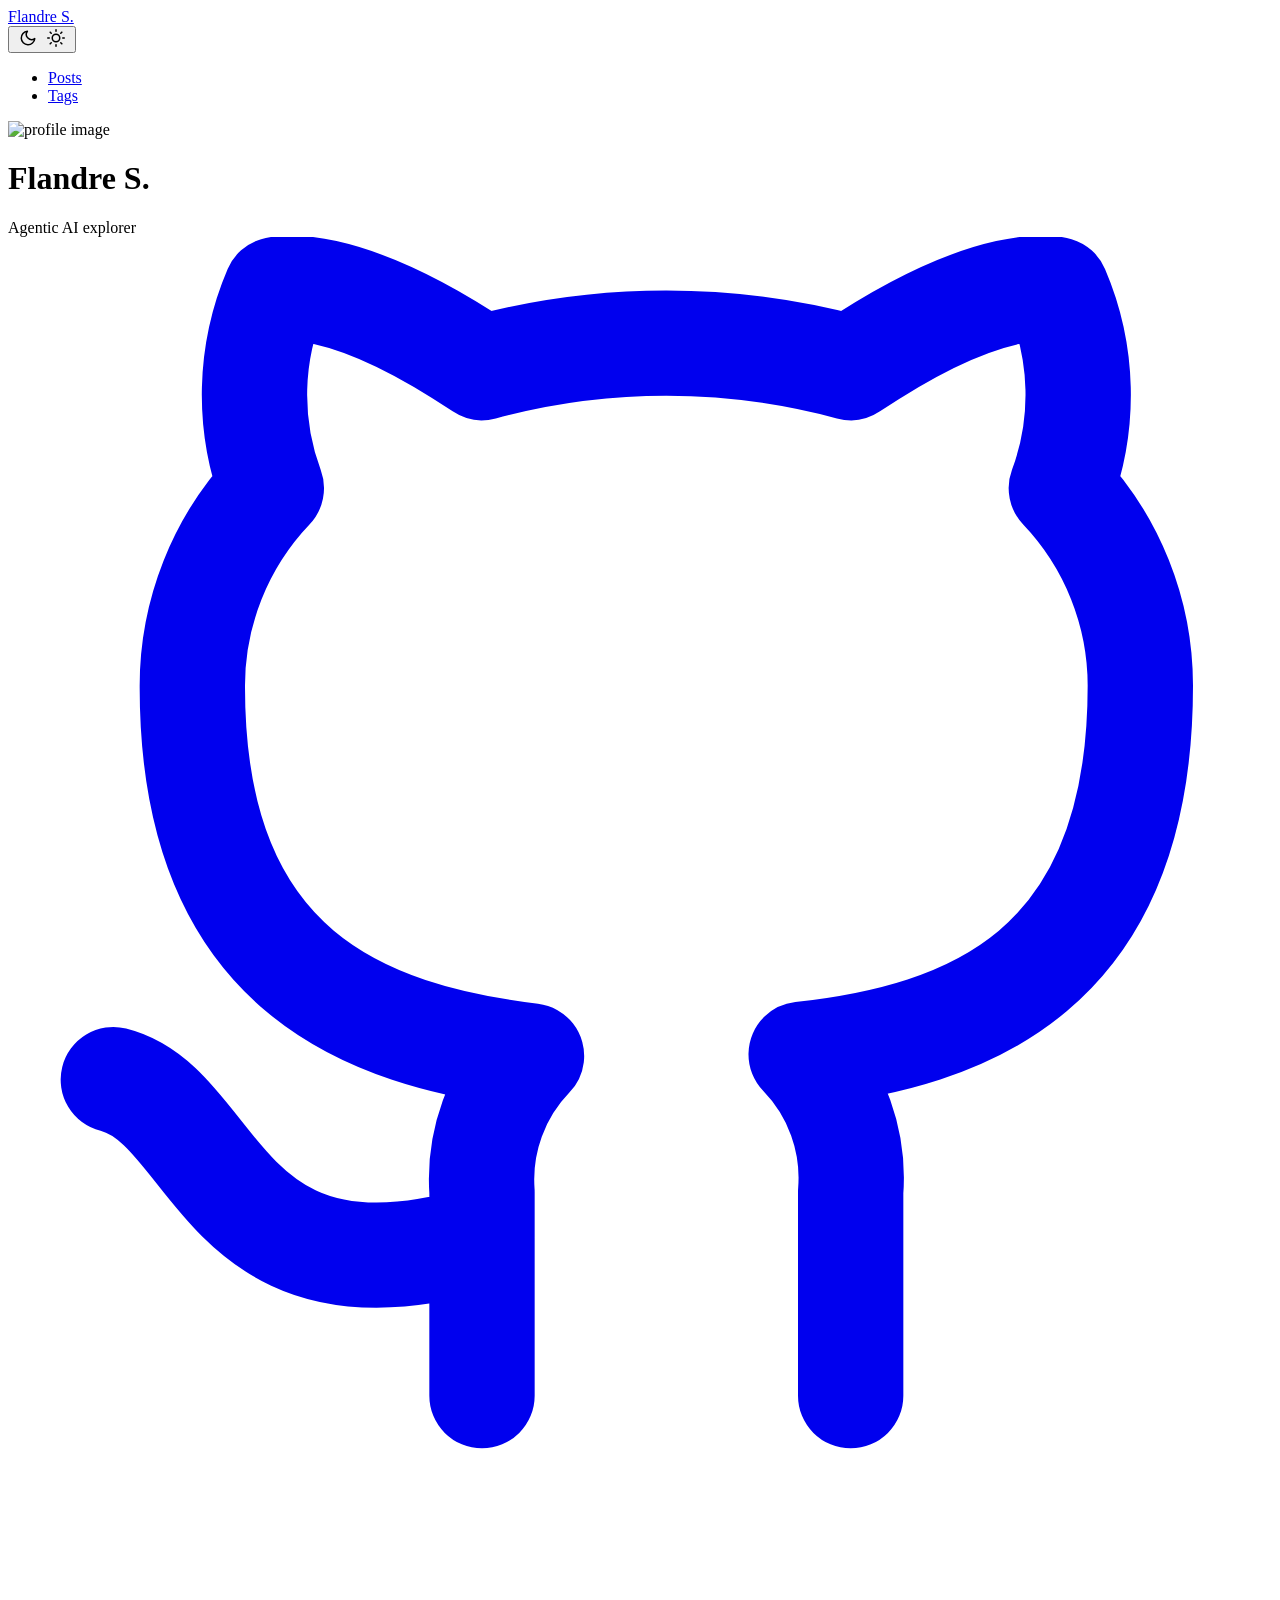
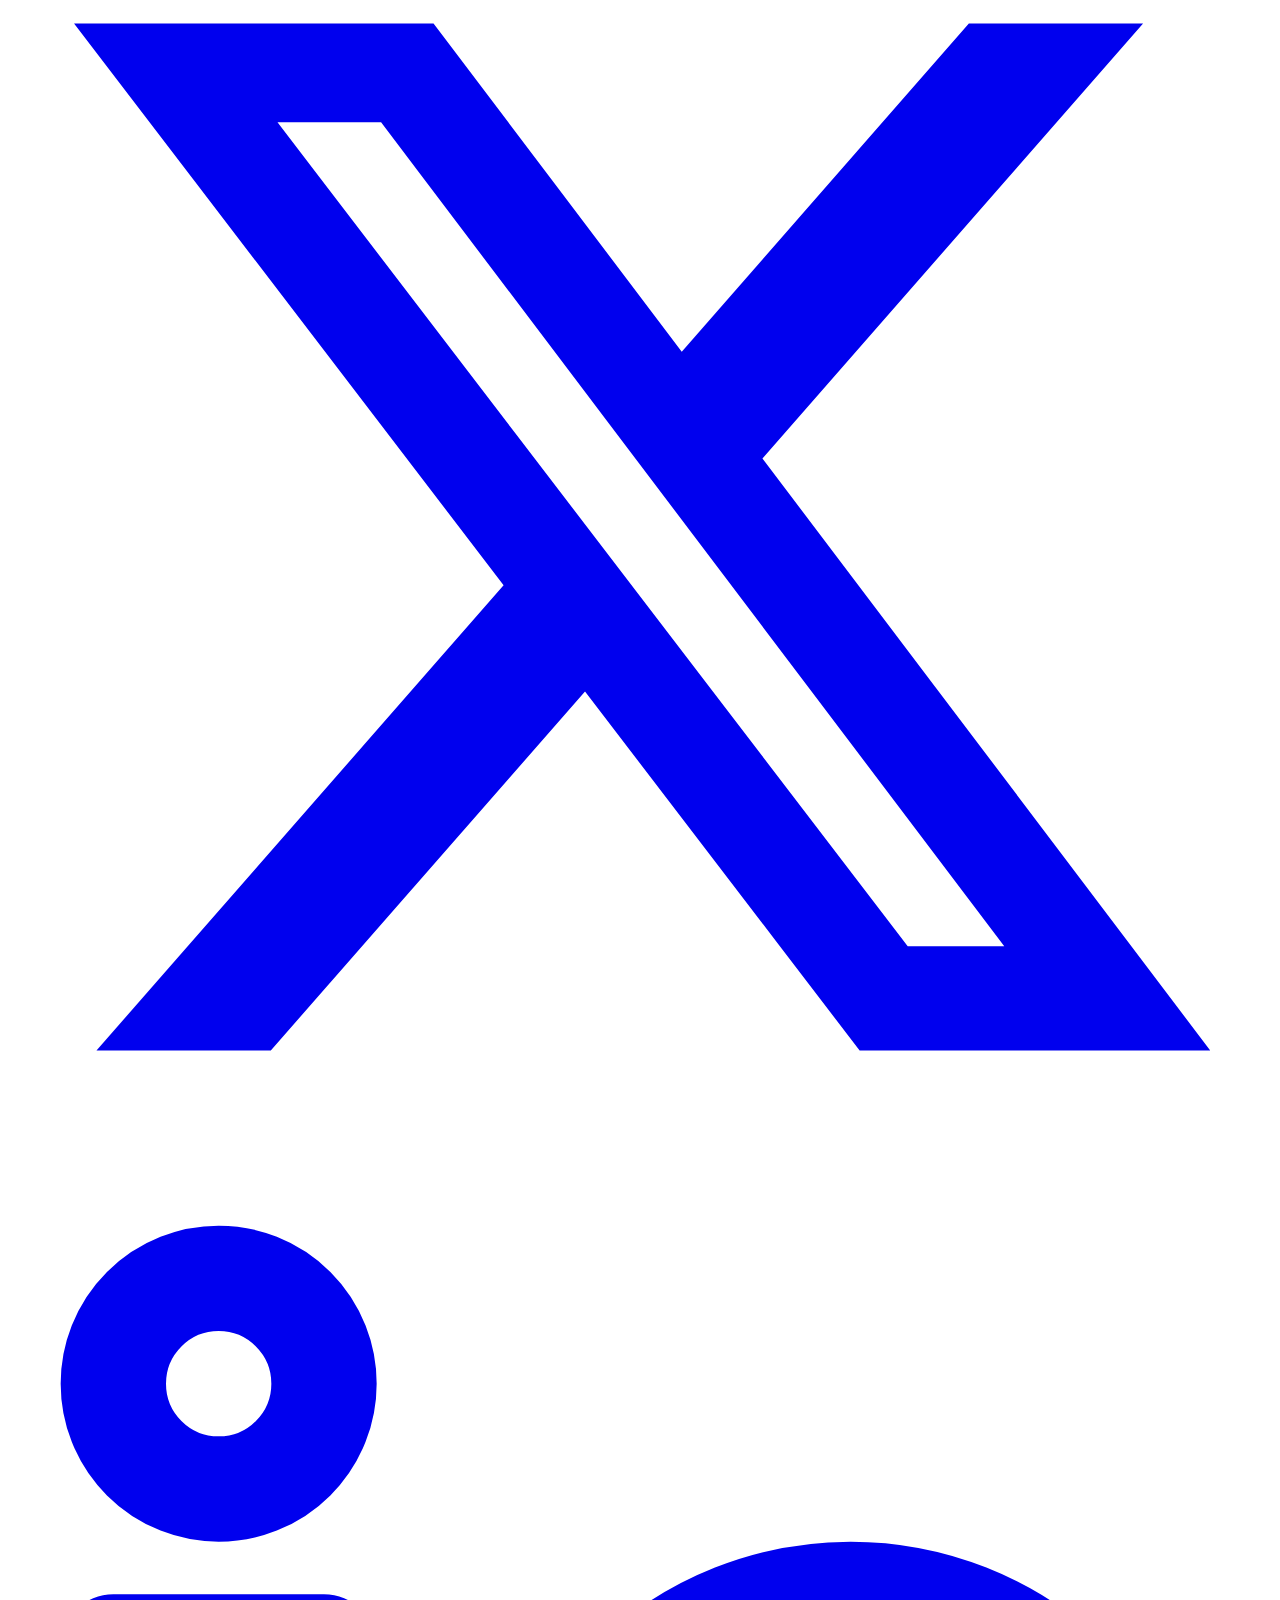
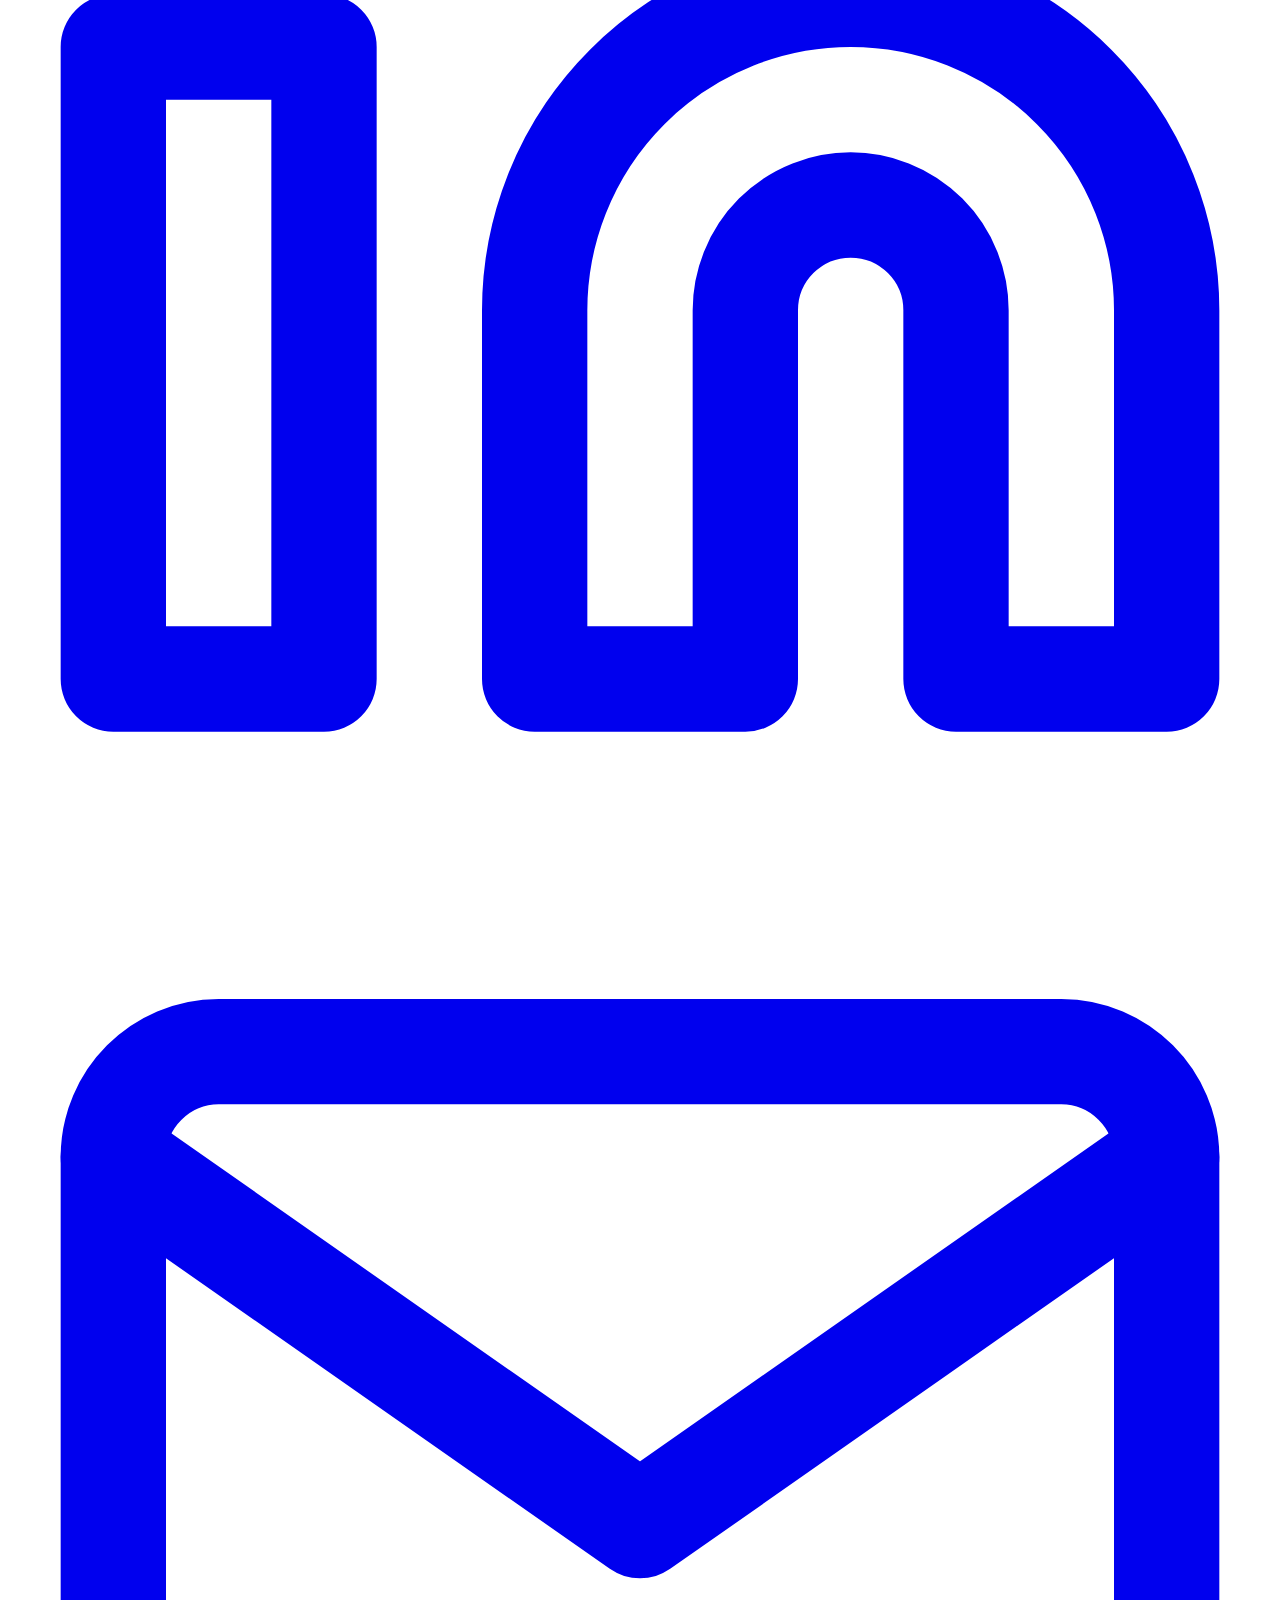
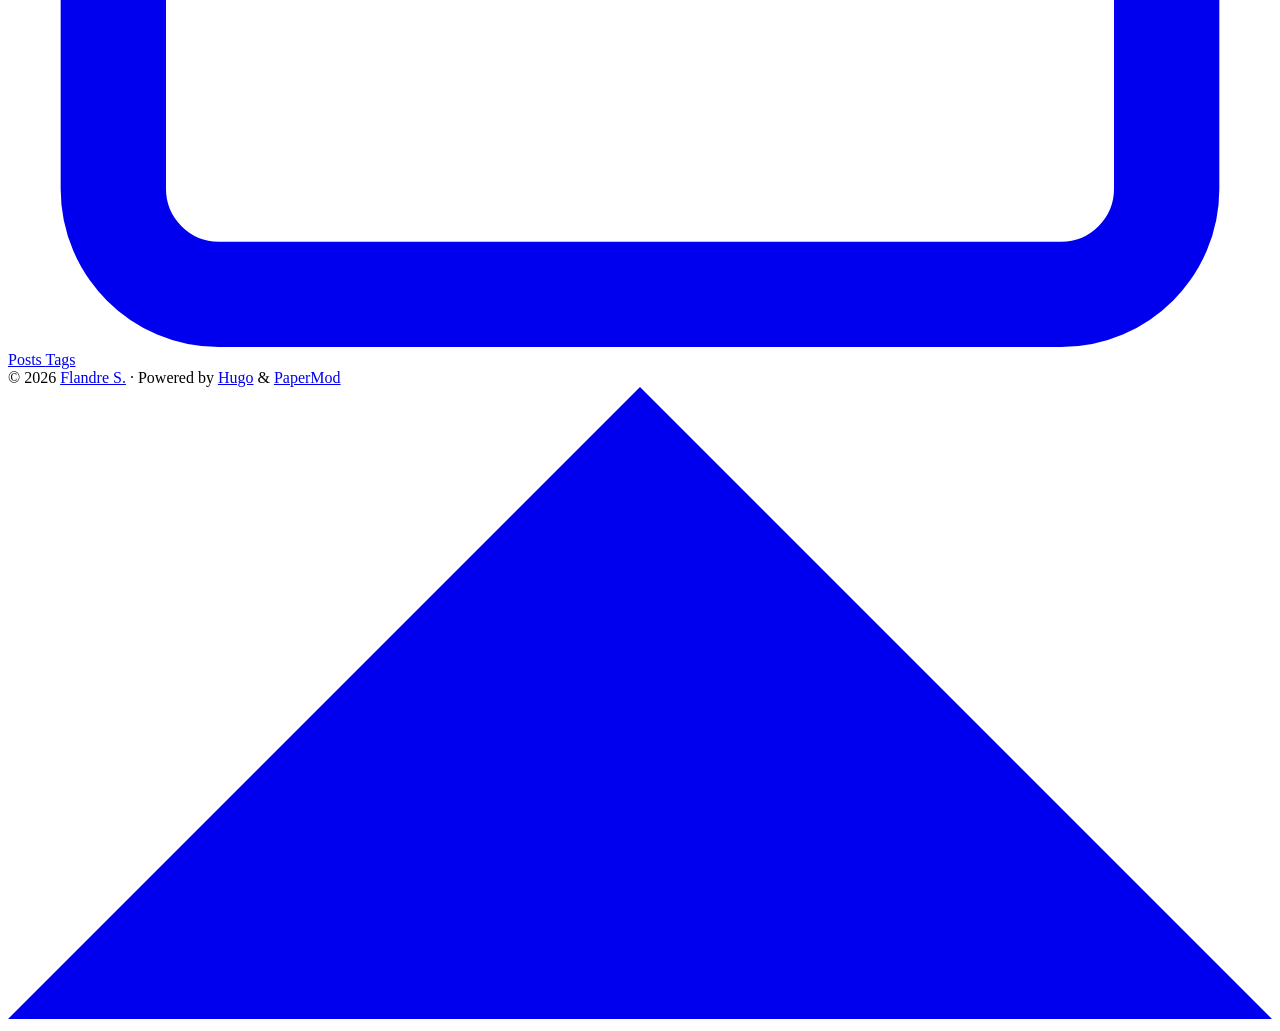
==== commit 476cae06: "drafting intro" ====
--- a/public/index.html
+++ b/public/index.html
@@ -1,361 +1,243 @@
 <!DOCTYPE html>
-<html xmlns="http://www.w3.org/1999/xhtml" xml:lang="en-us" lang="en-us">
-<head><script src="/livereload.js?mindelay=10&amp;v=2&amp;port=1313&amp;path=livereload" data-no-instant defer></script>
+<html lang="en" dir="auto" data-theme="light">
+
+<head>
+	<meta name="generator" content="Hugo 0.159.1"><script src="/livereload.js?mindelay=10&amp;v=2&amp;port=1313&amp;path=livereload" data-no-instant defer></script><meta charset="utf-8">
+<meta http-equiv="X-UA-Compatible" content="IE=edge">
+<meta name="viewport" content="width=device-width, initial-scale=1, shrink-to-fit=no">
+<meta name="robots" content="noindex, nofollow">
+<title>Flandre S.</title>
+
+<meta name="description" content="">
+<meta name="author" content="">
+<link rel="canonical" href="http://localhost:1313/">
+<link crossorigin="anonymous" href="/assets/css/stylesheet.199042e659bc7245f5609d333d6c044eb554a0640849bb874e1dff8eb0f57209.css" integrity="sha256-GZBC5lm8ckX1YJ0zPWwETrVUoGQISbuHTh3/jrD1cgk=" rel="preload stylesheet" as="style">
+<link rel="icon" href="http://localhost:1313/favicon.ico">
+<link rel="icon" type="image/png" sizes="16x16" href="http://localhost:1313/favicon-16x16.png">
+<link rel="icon" type="image/png" sizes="32x32" href="http://localhost:1313/favicon-32x32.png">
+<link rel="apple-touch-icon" href="http://localhost:1313/apple-touch-icon.png">
+<link rel="mask-icon" href="http://localhost:1313/safari-pinned-tab.svg">
+<meta name="theme-color" content="#2e2e33">
+<meta name="msapplication-TileColor" content="#2e2e33">
+<link rel="alternate" type="application/rss+xml" href="http://localhost:1313/index.xml" title="rss">
+<link rel="alternate" hreflang="en" href="http://localhost:1313/">
+<noscript>
+    <style>
+        #theme-toggle,
+        .top-link {
+            display: none;
+        }
+
+    </style>
+</noscript>
+<script>
+    if (localStorage.getItem("pref-theme") === "dark") {
+        document.querySelector("html").dataset.theme = 'dark';
+    }
+
+</script><style>
+:root[data-theme="dark"] {
+    --theme: #000;
+}
+</style>
+<link rel="stylesheet" href="https://cdnjs.cloudflare.com/ajax/libs/glightbox/3.3.0/css/glightbox.min.css" />
+
+</head>
+<body class="list" id="top">
+    <header class="header">
+    <nav class="nav">
+        <div class="logo">
+            <a href="http://localhost:1313/" accesskey="h" title="Flandre S. (Alt + H)">Flandre S.</a>
+            <div class="logo-switches">
+                <button id="theme-toggle" accesskey="t" title="(Alt + T)" aria-label="Toggle theme">
+                    <svg id="moon" xmlns="http://www.w3.org/2000/svg" width="24" height="18" viewBox="0 0 24 24"
+                        fill="none" stroke="currentColor" stroke-width="2" stroke-linecap="round"
+                        stroke-linejoin="round">
+                        <path d="M21 12.79A9 9 0 1 1 11.21 3 7 7 0 0 0 21 12.79z"></path>
+                    </svg>
+                    <svg id="sun" xmlns="http://www.w3.org/2000/svg" width="24" height="18" viewBox="0 0 24 24"
+                        fill="none" stroke="currentColor" stroke-width="2" stroke-linecap="round"
+                        stroke-linejoin="round">
+                        <circle cx="12" cy="12" r="5"></circle>
+                        <line x1="12" y1="1" x2="12" y2="3"></line>
+                        <line x1="12" y1="21" x2="12" y2="23"></line>
+                        <line x1="4.22" y1="4.22" x2="5.64" y2="5.64"></line>
+                        <line x1="18.36" y1="18.36" x2="19.78" y2="19.78"></line>
+                        <line x1="1" y1="12" x2="3" y2="12"></line>
+                        <line x1="21" y1="12" x2="23" y2="12"></line>
+                        <line x1="4.22" y1="19.78" x2="5.64" y2="18.36"></line>
+                        <line x1="18.36" y1="5.64" x2="19.78" y2="4.22"></line>
+                    </svg>
+                </button>
+            </div>
+        </div>
+        <ul id="menu">
+            <li>
+                <a href="http://localhost:1313/posts/" title="Posts">
+                    <span>Posts</span>
+                </a>
+            </li>
+            <li>
+                <a href="http://localhost:1313/tags/" title="Tags">
+                    <span>Tags</span>
+                </a>
+            </li>
+        </ul>
+    </nav>
+</header>
+<main class="main"><div class="profile">
+    <div class="profile_inner">
+        <img draggable="false" src="http://localhost:1313/images/avatar.jpg" alt="profile image" title=""
+            height="200" width="200" />
+        <h1>Flandre S.</h1>
+        <span>Agentic AI explorer</span><div class="social-icons" >
+    <a href="https://github.com/kaiwenche" target="_blank" rel="noopener noreferrer me"
+        title="Github">
+        <svg xmlns="http://www.w3.org/2000/svg" viewBox="0 0 24 24" fill="none" stroke="currentColor" stroke-width="2"
+    stroke-linecap="round" stroke-linejoin="round">
+    <path
+        d="M9 19c-5 1.5-5-2.5-7-3m14 6v-3.87a3.37 3.37 0 0 0-.94-2.61c3.14-.35 6.44-1.54 6.44-7A5.44 5.44 0 0 0 20 4.77 5.07 5.07 0 0 0 19.91 1S18.73.65 16 2.48a13.38 13.38 0 0 0-7 0C6.27.65 5.09 1 5.09 1A5.07 5.07 0 0 0 5 4.77a5.44 5.44 0 0 0-1.5 3.78c0 5.42 3.3 6.61 6.44 7A3.37 3.37 0 0 0 9 18.13V22">
+    </path>
+</svg>
+    </a>
+    <a href="https://x.com/F1an_dr" target="_blank" rel="noopener noreferrer me"
+        title="X">
+        <svg xmlns="http://www.w3.org/2000/svg" viewBox="0 0 24 24" fill="currentColor">
+    <path
+        d="M18.244 2.25h3.308l-7.227 8.26 8.502 11.24H16.17l-5.214-6.817L4.99 21.75H1.68l7.73-8.835L1.254 2.25H8.08l4.713 6.231zm-1.161 17.52h1.833L7.084 4.126H5.117z">
+    </path>
+</svg>
+    </a>
+    <a href="https://www.linkedin.com/in/kaiwen-che-1b1351269/" target="_blank" rel="noopener noreferrer me"
+        title="Linkedin">
+        <svg xmlns="http://www.w3.org/2000/svg" viewBox="0 0 24 24" fill="none" stroke="currentColor" stroke-width="2"
+    stroke-linecap="round" stroke-linejoin="round">
+    <path d="M16 8a6 6 0 0 1 6 6v7h-4v-7a2 2 0 0 0-2-2 2 2 0 0 0-2 2v7h-4v-7a6 6 0 0 1 6-6z"></path>
+    <rect x="2" y="9" width="4" height="12"></rect>
+    <circle cx="4" cy="4" r="2"></circle>
+</svg>
+    </a>
+    <a href="mailto:kaiwenche2026@gmail.com" target="_blank" rel="noopener noreferrer me"
+        title="Email">
+        <svg xmlns="http://www.w3.org/2000/svg" viewBox="0 0 24 21" fill="none" stroke="currentColor" stroke-width="2"
+    stroke-linecap="round" stroke-linejoin="round">
+    <path d="M4 4h16c1.1 0 2 .9 2 2v12c0 1.1-.9 2-2 2H4c-1.1 0-2-.9-2-2V6c0-1.1.9-2 2-2z"></path>
+    <polyline points="22,6 12,13 2,6"></polyline>
+</svg>
+    </a>
+</div>
+
+        <div class="buttons">
+            <a class="button" href="/posts/" rel="noopener" title="Posts">
+                <span class="button-inner">
+                    Posts
+                </span>
+            </a>
+            <a class="button" href="/tags/" rel="noopener" title="Tags">
+                <span class="button-inner">
+                    Tags
+                </span>
+            </a>
+        </div>
+    </div>
+</div>
+
+    </main>
     
-
-
-
-
-
-
-
-
-
-
+<footer class="footer">
+        <span>&copy; 2026 <a href="http://localhost:1313/">Flandre S.</a></span> · 
+
+    <span>
+        Powered by
+        <a href="https://gohugo.io/" rel="noopener noreferrer" target="_blank">Hugo</a> &
+        <a href="https://github.com/adityatelange/hugo-PaperMod/" rel="noopener" target="_blank">PaperMod</a>
+    </span>
+</footer>
+<a href="#top" aria-label="go to top" title="Go to Top (Alt + G)" class="top-link" id="top-link" accesskey="g">
+    <svg xmlns="http://www.w3.org/2000/svg" viewBox="0 0 12 6" fill="currentColor">
+        <path d="M12 6H0l6-6z" />
+    </svg>
+</a><script src="https://cdnjs.cloudflare.com/ajax/libs/glightbox/3.3.0/js/glightbox.min.js"></script>
+<script>
+document.addEventListener('DOMContentLoaded', function () {
     
-
-
-
-
-
-
-
-<script defer language="javascript" type="text/javascript" src="/js/bundle.min.d451ff92e80abc2a828eb9bb262e4db374bd4e954642f9245c54eec84bf690f3.js"></script>
-
-
-
-
-
-
-    
-    <meta http-equiv="content-type" content="text/html; charset=utf-8">
-
-    
-    <meta name="viewport" content="width=device-width, initial-scale=1.0">
-
-    
-    <link rel="icon" href=/favicon.png>
-
-    
-    
-
-
-
-
-
-  
-  
-
-
-
-
-
-
-<!-- Open Graph image and Twitter Card metadata -->
-
-<title itemprop="name">FlandreS</title>
-<meta property="og:title" content=FlandreS />
-<meta name="twitter:title" content=FlandreS />
-<meta itemprop="name" content=FlandreS />
-<meta name="application-name" content=FlandreS />
-<meta property="og:site_name" content="" />
-
-
-<meta name="description" content="Update this description..." />
-<meta itemprop="description" content="Update this description..." />
-<meta property="og:description" content="Update this description..." />
-<meta name="twitter:description" content="Update this description..." />
-
-
-<base href="http://localhost:1313/" />
-<link rel="canonical" href="http://localhost:1313/" itemprop="url" />
-<meta name="url" content="http://localhost:1313/" />
-<meta name="twitter:url" content="http://localhost:1313/" />
-<meta property="og:url" content="http://localhost:1313/" />
-
-
-<meta property="og:updated_time" content="0001-01-01T00:00:00Z" />
-
-
-<link rel="sitemap" type="application/xml" title="Sitemap" href='http://localhost:1313/sitemap.xml' />
-<link href="http://localhost:1313/index.xml" rel="alternate" type="application/rss+xml" title="" />
-
-<meta name="robots" content="index,follow" />
-<meta name="googlebot" content="index,follow" />
-
-
-
-  
-    <meta name="twitter:site" content="@" />
-    <meta name="twitter:creator" content="@" />
-
-<meta property="fb:admins" content="" />
-
-
-<meta name="apple-mobile-web-app-title" content="" />
-<meta name="apple-mobile-web-app-capable" content="yes" />
-<meta name="apple-mobile-web-app-status-bar-style" content="black" />
-
-
-
-
-
-
-<meta name="generator" content="Hugo 0.157.0">
-
-
-    
-    
-
-<link type="text/css" rel="stylesheet" href="/css/bundle.min.b2bb0b78baae2daef0e98f64f413c231db8ee853e61cd2efc09e642b0ea3b7c4.css">
-
-
-    
-    <style>
-    body {
-        --sidebar-bg-color: #000;
-        --sidebar-img-border-color: #333;
-        --sidebar-p-color: #909090;
-        --sidebar-h1-color: #FFF;
-        --sidebar-a-color: #FFF;
-        --sidebar-socials-color: #FFF;
-        --text-color: #222;
-        --bkg-color: #FAF9F6;
-        --post-title-color: #303030;
-        --list-color: #5A5A5A;
-        --link-color: #268BD2;
-        --date-color: #515151;
-        --table-border-color: #E5E5E5;
-        --table-stripe-color: #F9F9F9;
-        --code-color: #000;
-        --code-background-color: #E5E5E5;
-        --code-block-color: #FFF;
-        --code-block-background-color: #272822;
-        --moon-sun-color: #FFF;
-        --moon-sun-background-color: #333;
+    document.querySelectorAll('.post-content img').forEach(function (img) {
+        if (img.closest('a')) return; 
+        var a = document.createElement('a');
+        a.href = img.src;
+        a.classList.add('glightbox');
+        a.setAttribute('data-glightbox', 'description: ' + (img.alt || ''));
+        img.parentNode.insertBefore(a, img);
+        a.appendChild(img);
+    });
+    GLightbox({
+        selector: '.glightbox',
+        closeOnOutsideClick: true
+    });
+});
+</script>
+
+
+<script>
+    let menu = document.getElementById('menu');
+    if (menu) {
+        
+        const scrollPosition = localStorage.getItem("menu-scroll-position");
+        if (scrollPosition) {
+            menu.scrollLeft = parseInt(scrollPosition, 10);
+        }
+        
+        menu.onscroll = function () {
+            localStorage.setItem("menu-scroll-position", menu.scrollLeft);
+        }
     }
-    body.dark-theme {
-        --text-color: #EEE;
-        --bkg-color: #121212;
-        --post-title-color: #DBE2E9;
-        --list-color: #9D9D9D;
-        --link-color: #268BD2;
-        --date-color: #9A9A9A;
-        --table-border-color: #515151;
-        --table-stripe-color: #202020;
-        --code-color: #FFF;
-        --code-background-color: #515151;
-        --code-block-color: #FFF;
-        --code-block-background-color: #272822;
-    }
-    body {
-        background-color: var(--bkg-color);
-    }
-</style>
-
-</head>
-
-    <body class="dark-theme">
-        <div class="wrapper">
-            <aside class="sidebar">
-    <div class="container sidebar-sticky">
-        <div class="light-dark" align="right">
-    <button class="btn-light-dark" title="Toggle light/dark mode">
-        <svg class="moon" xmlns="http://www.w3.org/2000/svg" width="1em" height="1em" viewBox="0 0 16 16">
-            <path fill="currentColor" d="M6 .278a.768.768 0 0 1 .08.858a7.208 7.208 0 0 0-.878 3.46c0 4.021 3.278 7.277 7.318 7.277c.527 0 1.04-.055 1.533-.16a.787.787 0 0 1 .81.316a.733.733 0 0 1-.031.893A8.349 8.349 0 0 1 8.344 16C3.734 16 0 12.286 0 7.71C0 4.266 2.114 1.312 5.124.06A.752.752 0 0 1 6 .278z"/>
-        </svg>
-        <svg class="sun" xmlns="http://www.w3.org/2000/svg" width="1em" height="1em" viewBox="0 0 16 16">
-            <path fill="currentColor" d="M8 12a4 4 0 1 0 0-8a4 4 0 0 0 0 8zM8 0a.5.5 0 0 1 .5.5v2a.5.5 0 0 1-1 0v-2A.5.5 0 0 1 8 0zm0 13a.5.5 0 0 1 .5.5v2a.5.5 0 0 1-1 0v-2A.5.5 0 0 1 8 13zm8-5a.5.5 0 0 1-.5.5h-2a.5.5 0 0 1 0-1h2a.5.5 0 0 1 .5.5zM3 8a.5.5 0 0 1-.5.5h-2a.5.5 0 0 1 0-1h2A.5.5 0 0 1 3 8zm10.657-5.657a.5.5 0 0 1 0 .707l-1.414 1.415a.5.5 0 1 1-.707-.708l1.414-1.414a.5.5 0 0 1 .707 0zm-9.193 9.193a.5.5 0 0 1 0 .707L3.05 13.657a.5.5 0 0 1-.707-.707l1.414-1.414a.5.5 0 0 1 .707 0zm9.193 2.121a.5.5 0 0 1-.707 0l-1.414-1.414a.5.5 0 0 1 .707-.707l1.414 1.414a.5.5 0 0 1 0 .707zM4.464 4.465a.5.5 0 0 1-.707 0L2.343 3.05a.5.5 0 1 1 .707-.707l1.414 1.414a.5.5 0 0 1 0 .708z"/>
-        </svg>
-    </button>
-</div>
-
-        <div class="sidebar-about">
-    <h1 class="brand">
-        
-            <a href="http://localhost:1313/">
-                <img src="/images/Remilia.Scarlet.full.jpg" alt="brand image">
-            </a>
-        
-        
-            <a href="http://localhost:1313/">
-                <h1>FlandreS</h1>
-            </a>
-        
-    </h1>
-    <p class="lead">
-    Update this description...
-    </p>
-</div>
-
-        <nav>
-    <ul class="sidebar-nav">
-
-        
-        
-        
-        
-            
-
-            
-                
-                
-            
-            
-                
-                
-            
-                
-                
-            
-        
-        
-            
-
-            
-                
-                
-                    <li class="heading">
-                        <a href="/posts/">Posts</a>
-                    </li>
-                    
-                        <li class="sub-heading">
-                            Recent
-                        </li>
-                        
-                            <li class="bullet">
-                                <a href="http://localhost:1313/posts/my-first-post/">My First Post</a>
-                            </li>
-                        
-                    
-                
-            
-            
-                
-                
-            
-                
-                
-            
-        
-
-    </ul>
-</nav>
-
-        
-    <a target="_blank" class="social" title="GitHub" href="https://github.com">
-        <svg xmlns="http://www.w3.org/2000/svg" width="1.2em" height="1.2em" viewBox="-2 -2 24 24">
-            <path fill="currentColor" d="M18.88 1.099C18.147.366 17.265 0 16.233 0H3.746C2.714 0 1.832.366 1.099 1.099C.366 1.832 0 2.714 0 3.746v12.487c0 1.032.366 1.914 1.099 2.647c.733.733 1.615 1.099 2.647 1.099H6.66c.19 0 .333-.007.429-.02a.504.504 0 0 0 .286-.169c.095-.1.143-.245.143-.435l-.007-.885c-.004-.564-.006-1.01-.006-1.34l-.3.052c-.19.035-.43.05-.721.046a5.555 5.555 0 0 1-.904-.091a2.026 2.026 0 0 1-.872-.39a1.651 1.651 0 0 1-.572-.8l-.13-.3a3.25 3.25 0 0 0-.41-.663c-.186-.243-.375-.407-.566-.494l-.09-.065a.956.956 0 0 1-.17-.156a.723.723 0 0 1-.117-.182c-.026-.061-.004-.111.065-.15c.07-.04.195-.059.378-.059l.26.04c.173.034.388.138.643.311a2.1 2.1 0 0 1 .631.677c.2.355.44.626.722.813c.282.186.566.28.852.28c.286 0 .533-.022.742-.065a2.59 2.59 0 0 0 .585-.196c.078-.58.29-1.028.637-1.34a8.907 8.907 0 0 1-1.333-.234a5.314 5.314 0 0 1-1.223-.507a3.5 3.5 0 0 1-1.047-.872c-.277-.347-.505-.802-.683-1.365c-.177-.564-.266-1.215-.266-1.952c0-1.049.342-1.942 1.027-2.68c-.32-.788-.29-1.673.091-2.652c.252-.079.625-.02 1.119.175c.494.195.856.362 1.086.5c.23.14.414.257.553.352a9.233 9.233 0 0 1 2.497-.338c.859 0 1.691.113 2.498.338l.494-.312a6.997 6.997 0 0 1 1.197-.572c.46-.174.81-.221 1.054-.143c.39.98.424 1.864.103 2.653c.685.737 1.028 1.63 1.028 2.68c0 .737-.089 1.39-.267 1.957c-.177.568-.407 1.023-.689 1.366a3.65 3.65 0 0 1-1.053.865c-.42.234-.828.403-1.223.507a8.9 8.9 0 0 1-1.333.235c.45.39.676 1.005.676 1.846v3.11c0 .147.021.266.065.357a.36.36 0 0 0 .208.189c.096.034.18.056.254.064c.074.01.18.013.318.013h2.914c1.032 0 1.914-.366 2.647-1.099c.732-.732 1.099-1.615 1.099-2.647V3.746c0-1.032-.367-1.914-1.1-2.647z"/>
-        </svg>
-    </a>
-
-
-
-    <a target="_blank" class="social" title="LinkedIn" href="https://linkedin.com">
-        <svg xmlns="http://www.w3.org/2000/svg" width="1em" height="1.2em" viewBox="0 0 448 512">
-            <path fill="currentColor" d="M416 32H31.9C14.3 32 0 46.5 0 64.3v383.4C0 465.5 14.3 480 31.9 480H416c17.6 0 32-14.5 32-32.3V64.3c0-17.8-14.4-32.3-32-32.3zM135.4 416H69V202.2h66.5V416zm-33.2-243c-21.3 0-38.5-17.3-38.5-38.5S80.9 96 102.2 96c21.2 0 38.5 17.3 38.5 38.5c0 21.3-17.2 38.5-38.5 38.5zm282.1 243h-66.4V312c0-24.8-.5-56.7-34.5-56.7c-34.6 0-39.9 27-39.9 54.9V416h-66.4V202.2h63.7v29.2h.9c8.9-16.8 30.6-34.5 62.9-34.5c67.2 0 79.7 44.3 79.7 101.9V416z"/>
-        </svg>
-    </a>
-
-
-
-    <a target="_blank" class="social" title="X" href="https://x.com">
-        <svg xmlns="http://www.w3.org/2000/svg" width="1.1em" height="1.1em" viewBox="0 0 512 472.799">
-            <path fill="currentColor" d="M403.229 0h78.506L310.219 196.04 512 462.799H354.002L230.261 301.007 88.669 462.799h-78.56l183.455-209.683L0 0h161.999l111.856 147.88L403.229 0zm-27.556 415.805h43.505L138.363 44.527h-46.68l283.99 371.278z"/>
-        </svg>
-    </a>
-
-
-
-
-
-
-
-
-
-
-
-
-
-    <a target="_blank" class="social" title="RSS Feed" href="/posts/index.xml">
-        <svg xmlns="http://www.w3.org/2000/svg" width="1em" height="1.2em" viewBox="0 0 1280.000000 1280.000000">
-            <g transform="translate(0.000000,1280.000000) scale(0.100000,-0.100000)" fill="currentColor">
-                <path d="M2295 11929 c-284 -12 -642 -45 -707 -65 -17 -5 -18 -63 -18 -1039 0 -569 4 -1036 8 -1039 5 -3 74 6 153 19 510 86 1168 95 1789 25 1348 -153 2602 -677 3670 -1531 385 -308 820 -744 1126 -1129 842 -1060 1362 -2313 1514 -3650 70 -621 61 -1279 -25 -1789 -13 -79 -22 -148 -19 -153 3 -4 471 -8 1039 -8 l1035 0 5 23 c51 225 85 942 67 1419 -23 605 -77 1044 -198 1617 -294 1400 -927 2734 -1823 3846 -1043 1295 -2364 2259 -3909 2854 -1158 447 -2451 656 -3707 600z"/>
-                <path d="M2255 7845 c-269 -25 -620 -81 -667 -106 -17 -9 -18 -55 -18 -899 0 -706 3 -890 13 -890 6 0 66 18 132 41 130 44 288 79 467 105 154 21 577 30 749 15 1207 -107 2267 -823 2814 -1902 166 -327 268 -637 330 -1001 38 -227 48 -384 42 -662 -8 -348 -44 -590 -126 -831 -23 -66 -41 -126 -41 -132 0 -10 184 -13 890 -13 844 0 890 1 899 18 27 50 88 452 110 725 14 162 14 624 1 782 -59 703 -233 1323 -545 1945 -481 956 -1313 1788 -2270 2268 -620 310 -1239 483 -1940 542 -165 14 -669 10 -840 -5z"/>
-                <path d="M2519 3815 c-391 -66 -725 -336 -868 -703 -79 -201 -96 -462 -45 -677 83 -344 338 -641 666 -774 116 -47 205 -69 330 -80 412 -39 811 153 1040 500 193 292 240 648 128 981 -135 403 -492 699 -914 757 -100 14 -241 12 -337 -4z"/>
-            </g>
-        </svg>
-    </a>
-
-
-    <a target="_blank" class="social" title="Email" href="mailto://user@domain">
-       <svg xmlns="http://www.w3.org/2000/svg" width="1em" height="1.2em" viewBox="0 0 485.211 485.211">
-            <path fill="currentColor" d="M301.393,241.631L464.866,424.56H20.332l163.474-182.928l58.801,51.443L301.393,241.631z M462.174,60.651H23.027 l219.579,192.142L462.174,60.651z M324.225,221.67l160.986,180.151V80.792L324.225,221.67z M0,80.792v321.029L160.972,221.64 L0,80.792z"/>
-       </svg>
-    </a>
-
-
-
-
-        <p class="footnote">
-powered by <a target="_blank" href="https://gohugo.io">Hugo</a> | themed with <a target="_blank" href="https://github.com/lukeorth/poison">poison</a>
-    <br>
-    &copy; 2026 . All rights reserved.
-</p>
-
-  </div>
-</aside>
-
-            <main class="content container">
-                <div class="posts">
-    
-    
-    <article class="post">
-        <div class="info">
-  <h1 class="post-title">
-    <a href="http://localhost:1313/posts/my-first-post/">My First Post</a>
-  </h1>
-
-  <div class="headline">
-    <div>
-      
-      
-      <time datetime=" 2026-02-25T22:51:58-0800" class="post-date">
-        February 25, 2026
-      </time>
-      
-      <span> - </span>
-      <span class="reading-time">
-        
-          
-        
-
-        <span>1 min read</span>
-      </span>
-    </div>
-
-    
-  </div>
-
-  
-  
-
-  
-</div>
-
-        
-        <h2 id="introduction">Introduction</h2>
-<p>This is <strong>bold</strong> text, and this is <em>emphasized</em> text.</p>
-<p>Visit the <a href="https://gohugo.io" target="_blank">Hugo</a> website!</p>
-        
-        
-    </article>
-</div>
-
-
-
-            </main>
-            
-        </div>
-    </body>
+
+    document.querySelectorAll('a[href^="#"]').forEach(anchor => {
+        anchor.addEventListener("click", function (e) {
+            e.preventDefault();
+            var id = this.getAttribute("href").substr(1);
+            if (!window.matchMedia('(prefers-reduced-motion: reduce)').matches) {
+                document.querySelector(`[id='${decodeURIComponent(id)}']`).scrollIntoView({
+                    behavior: "smooth"
+                });
+            } else {
+                document.querySelector(`[id='${decodeURIComponent(id)}']`).scrollIntoView();
+            }
+            if (id === "top") {
+                history.replaceState(null, null, " ");
+            } else {
+                history.pushState(null, null, `#${id}`);
+            }
+        });
+    });
+
+</script>
+<script>
+    var mybutton = document.getElementById("top-link");
+    window.onscroll = function () {
+        if (document.body.scrollTop > 800 || document.documentElement.scrollTop > 800) {
+            mybutton.style.visibility = "visible";
+            mybutton.style.opacity = "1";
+        } else {
+            mybutton.style.visibility = "hidden";
+            mybutton.style.opacity = "0";
+        }
+    };
+
+</script>
+<script>
+    document.getElementById("theme-toggle").addEventListener("click", () => {
+        const html = document.querySelector("html");
+        if (html.dataset.theme === "dark") {
+            html.dataset.theme = 'light';
+            localStorage.setItem("pref-theme", 'light');
+        } else {
+            html.dataset.theme = 'dark';
+            localStorage.setItem("pref-theme", 'dark');
+        }
+    })
+
+</script>
+</body>
+
 </html>
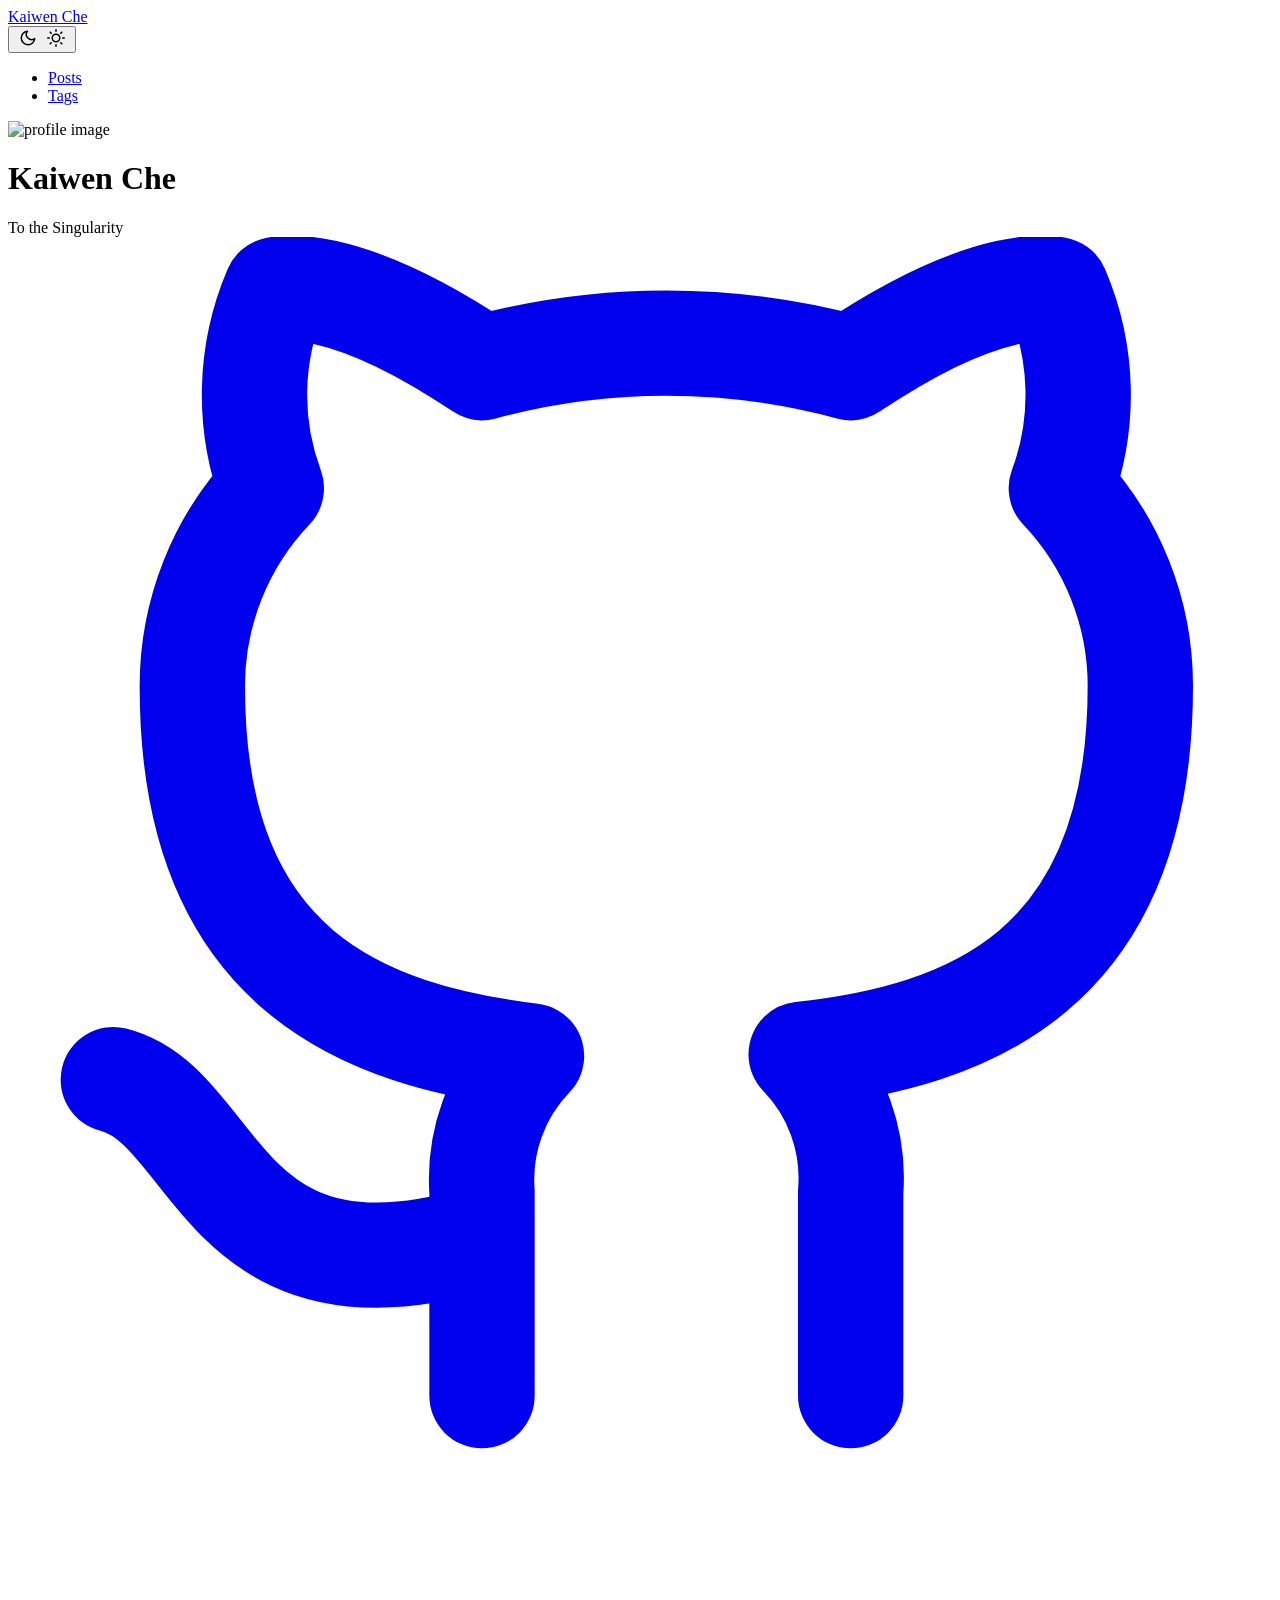
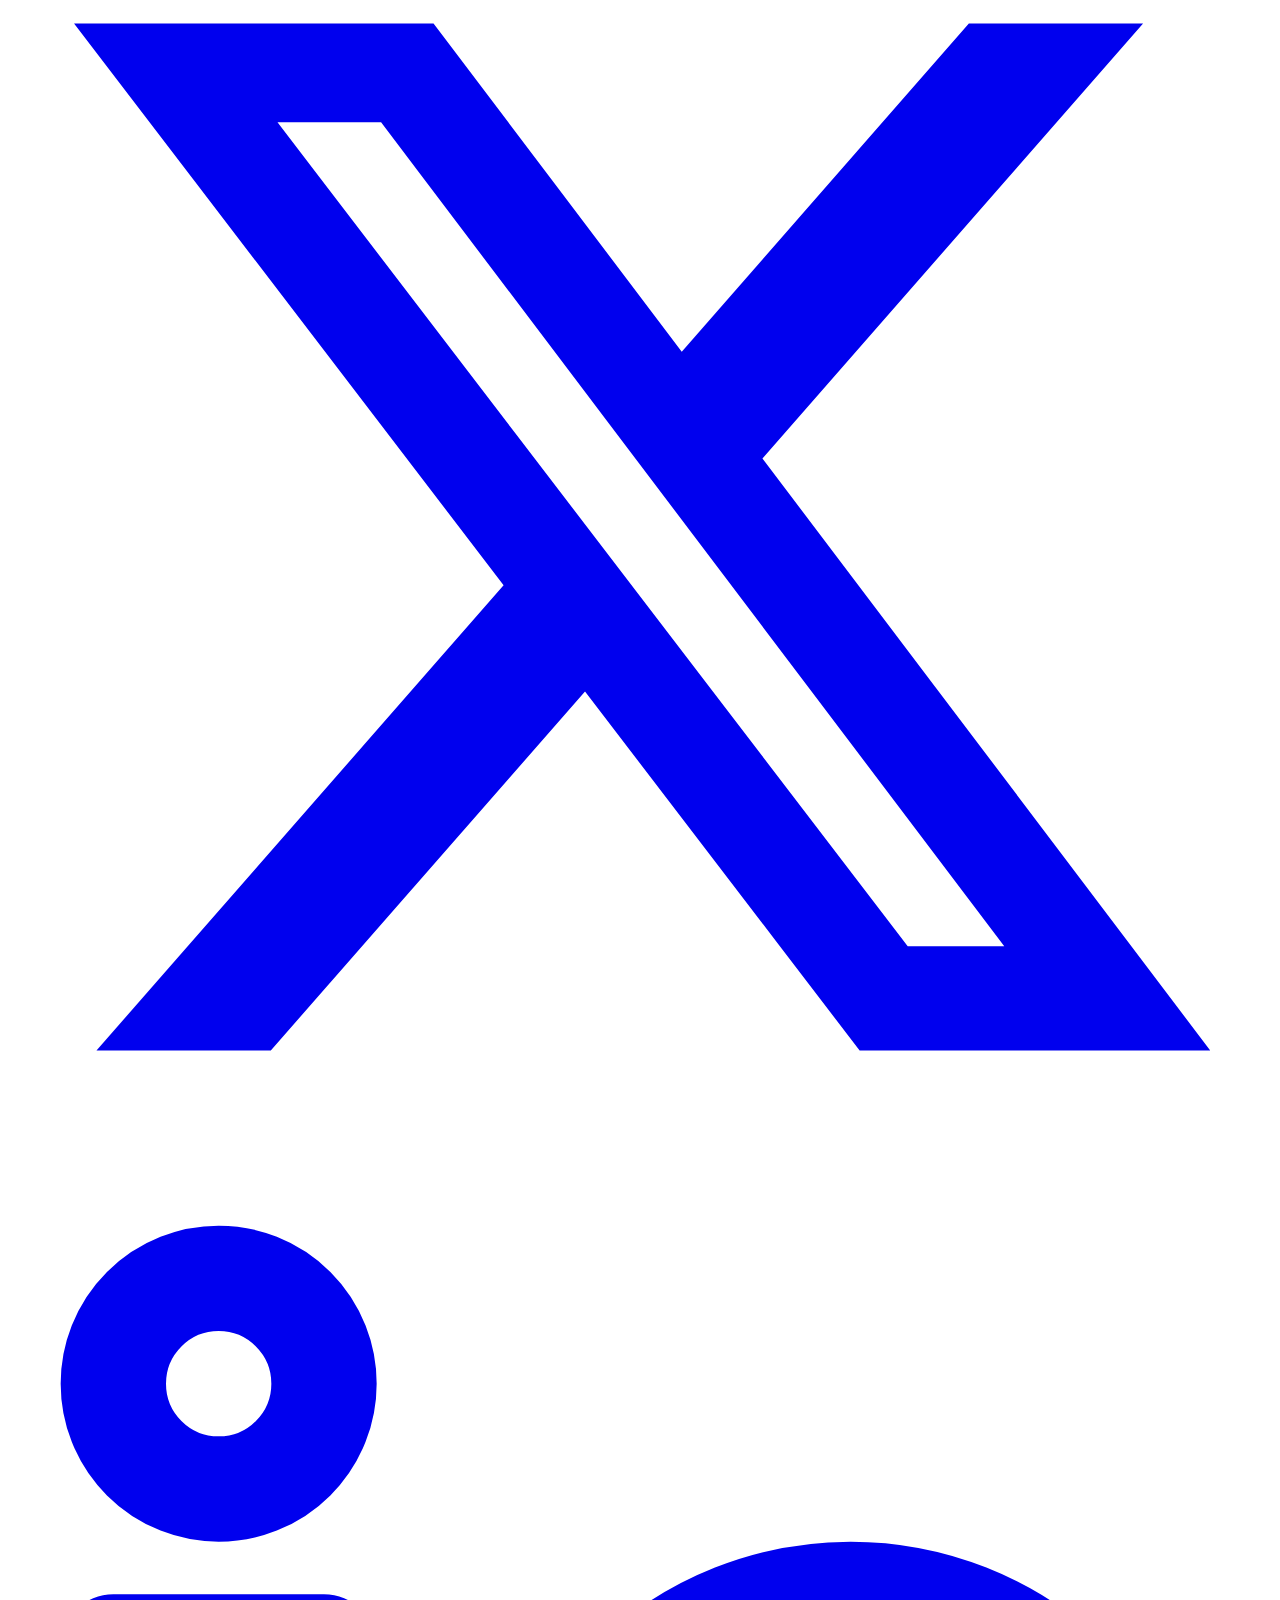
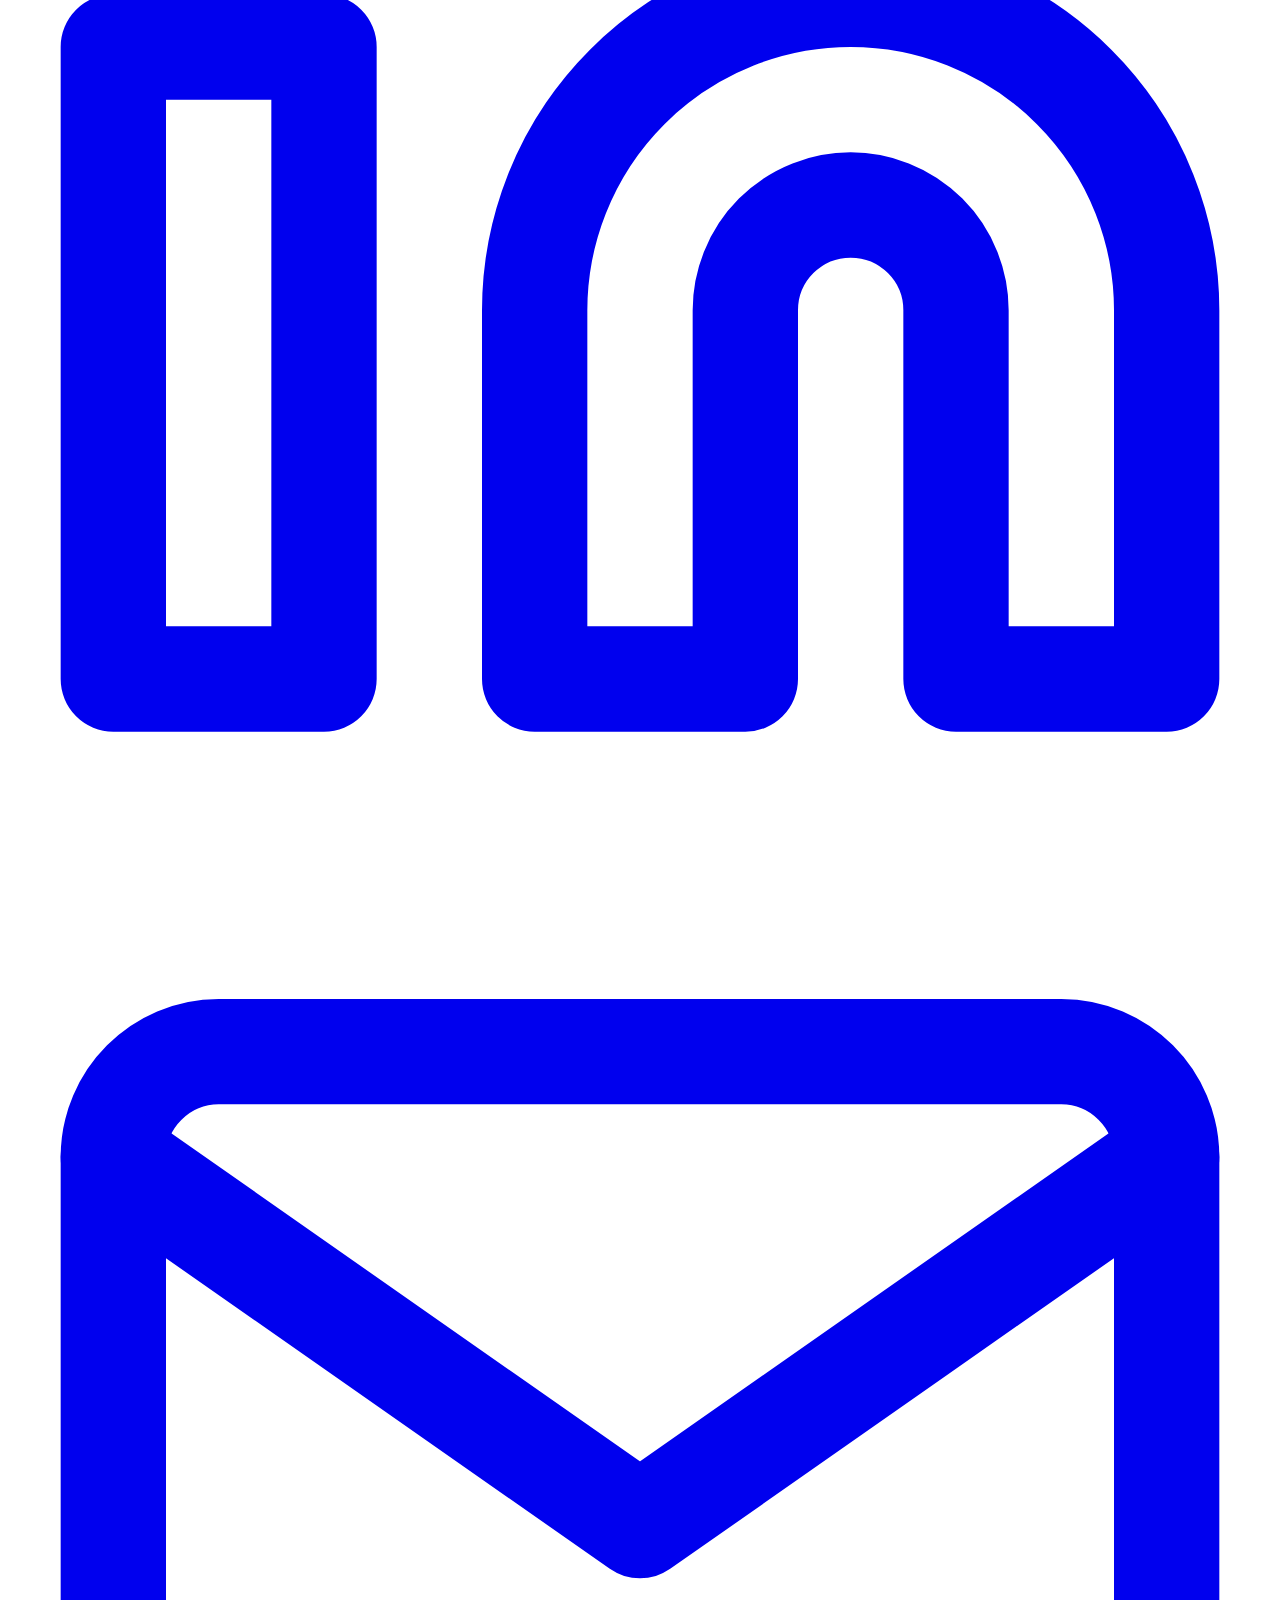
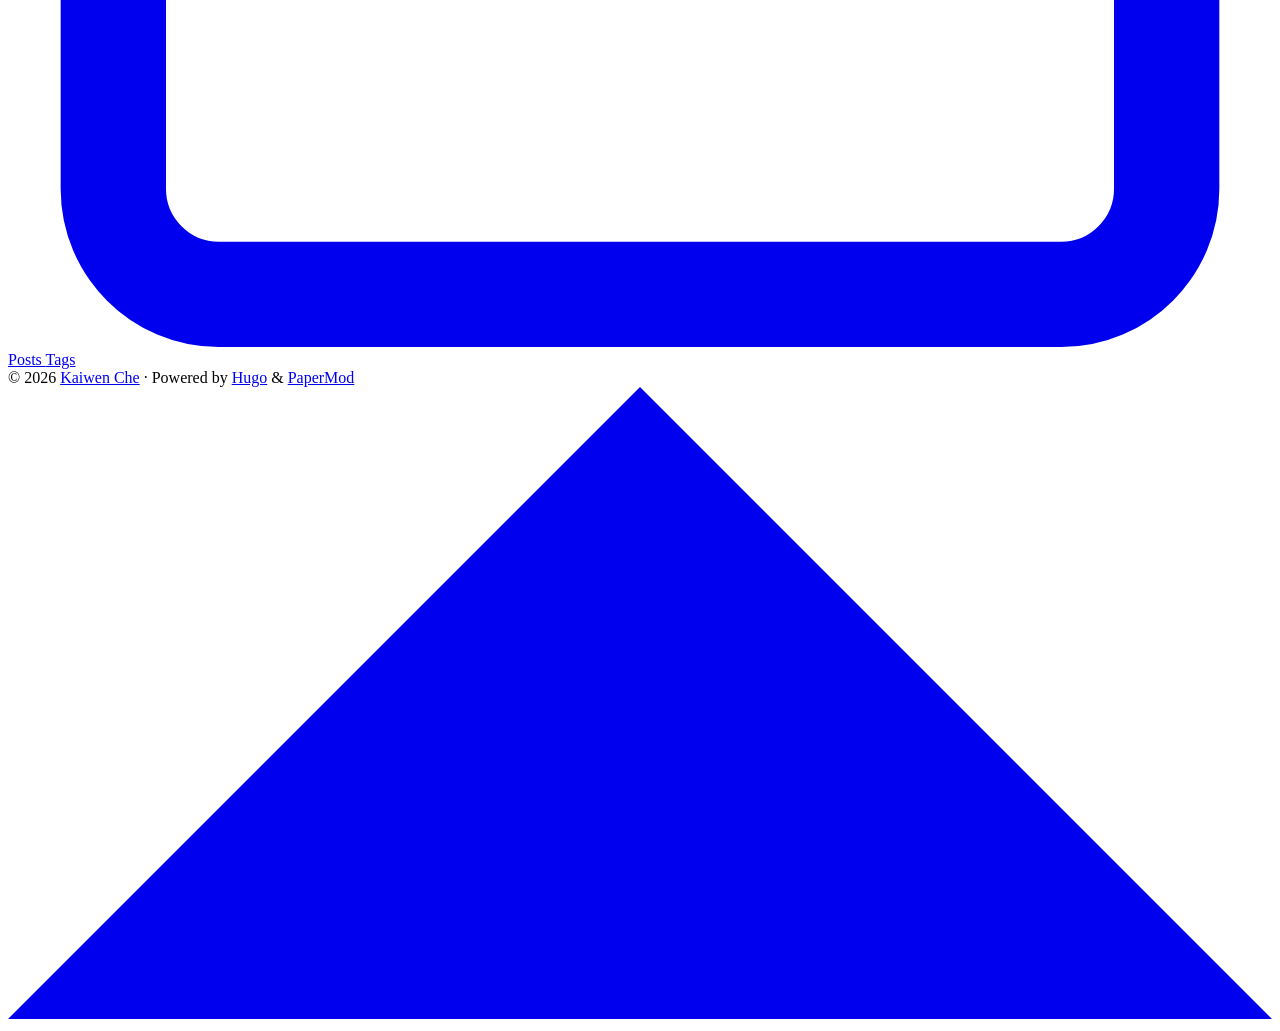
==== commit bd89f5bb: "initial release" ====
--- a/public/index.html
+++ b/public/index.html
@@ -6,7 +6,7 @@
 <meta http-equiv="X-UA-Compatible" content="IE=edge">
 <meta name="viewport" content="width=device-width, initial-scale=1, shrink-to-fit=no">
 <meta name="robots" content="noindex, nofollow">
-<title>Flandre S.</title>
+<title>Kaiwen Che</title>
 
 <meta name="description" content="">
 <meta name="author" content="">
@@ -47,7 +47,7 @@
     <header class="header">
     <nav class="nav">
         <div class="logo">
-            <a href="http://localhost:1313/" accesskey="h" title="Flandre S. (Alt + H)">Flandre S.</a>
+            <a href="http://localhost:1313/" accesskey="h" title="Kaiwen Che (Alt + H)">Kaiwen Che</a>
             <div class="logo-switches">
                 <button id="theme-toggle" accesskey="t" title="(Alt + T)" aria-label="Toggle theme">
                     <svg id="moon" xmlns="http://www.w3.org/2000/svg" width="24" height="18" viewBox="0 0 24 24"
@@ -89,8 +89,8 @@
     <div class="profile_inner">
         <img draggable="false" src="http://localhost:1313/images/avatar.jpg" alt="profile image" title=""
             height="200" width="200" />
-        <h1>Flandre S.</h1>
-        <span>Agentic AI explorer</span><div class="social-icons" >
+        <h1>Kaiwen Che</h1>
+        <span>To the Singularity</span><div class="social-icons" >
     <a href="https://github.com/kaiwenche" target="_blank" rel="noopener noreferrer me"
         title="Github">
         <svg xmlns="http://www.w3.org/2000/svg" viewBox="0 0 24 24" fill="none" stroke="currentColor" stroke-width="2"
@@ -145,7 +145,7 @@
     </main>
     
 <footer class="footer">
-        <span>&copy; 2026 <a href="http://localhost:1313/">Flandre S.</a></span> · 
+        <span>&copy; 2026 <a href="http://localhost:1313/">Kaiwen Che</a></span> · 
 
     <span>
         Powered by
